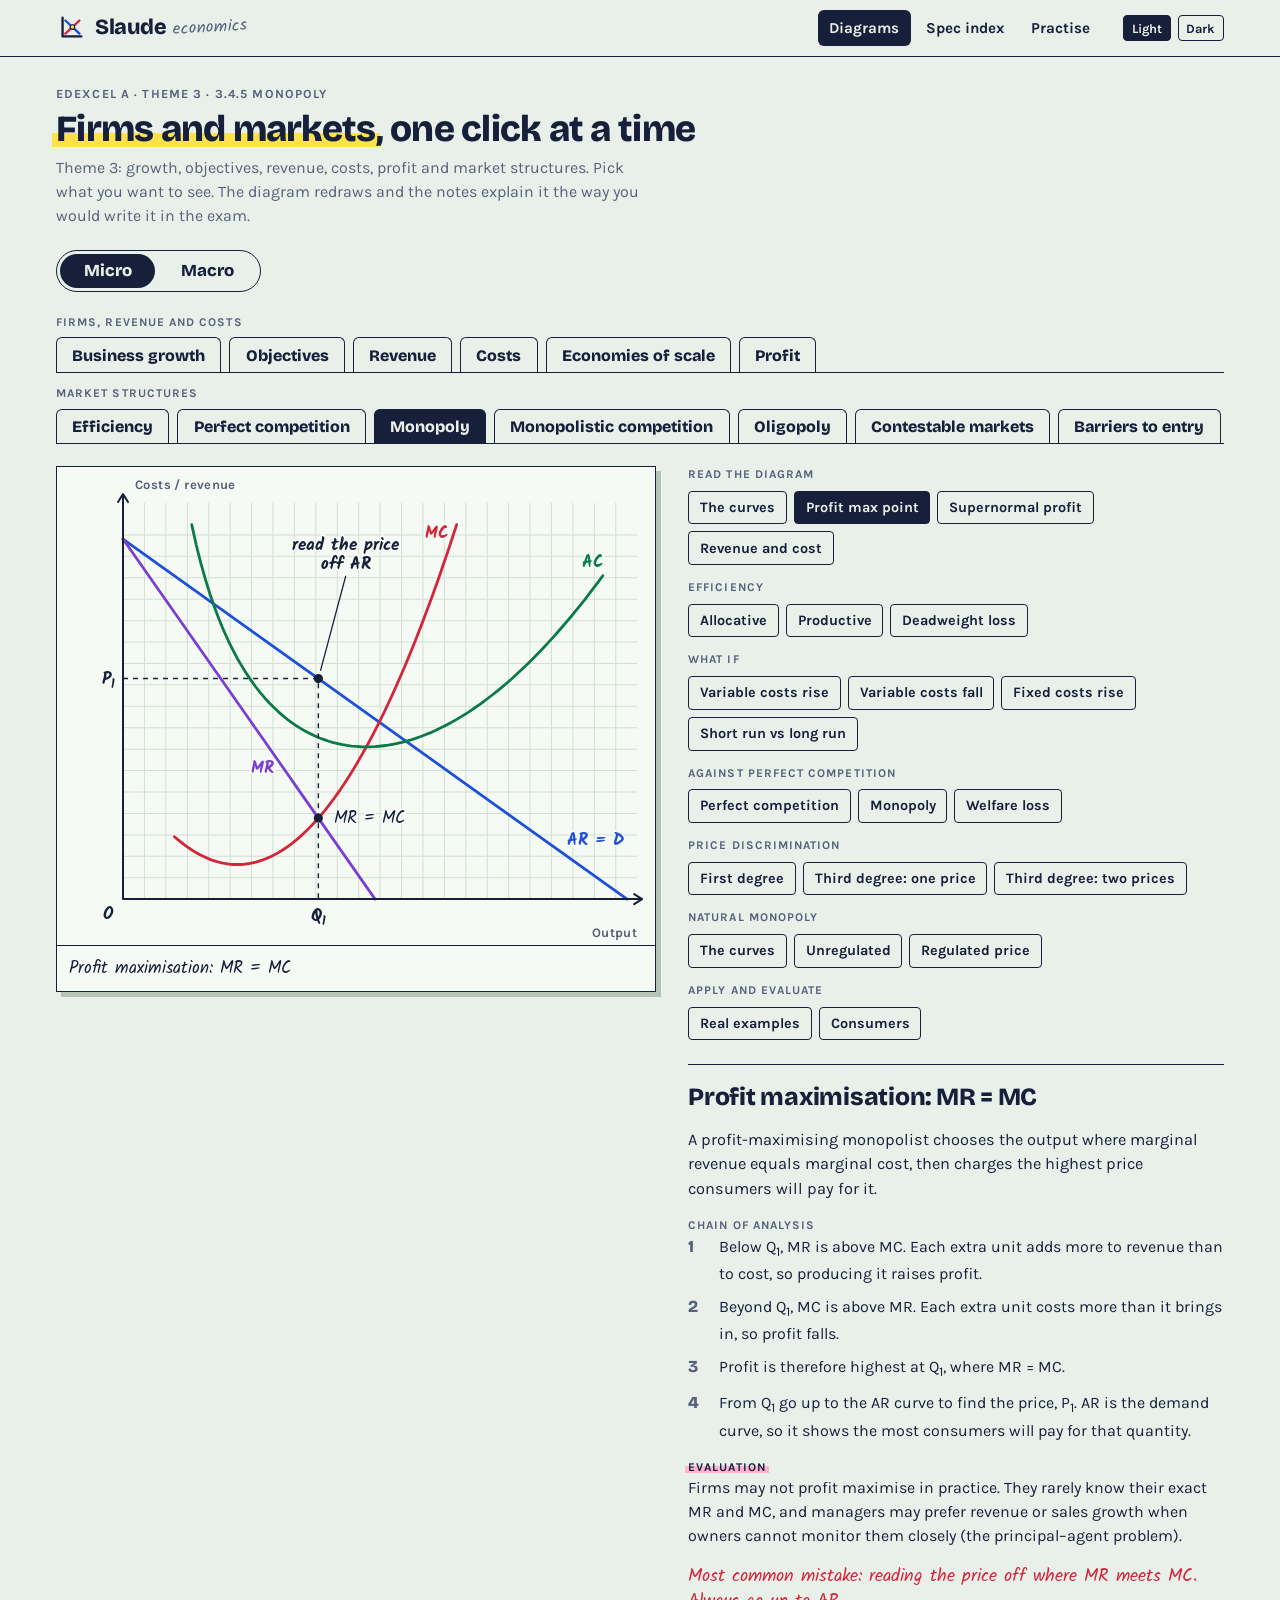
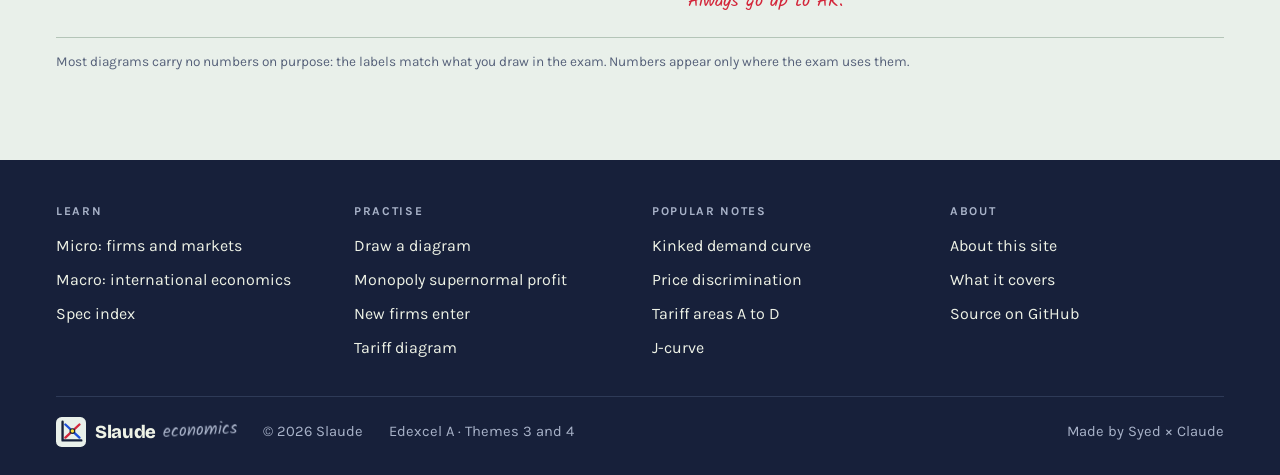
==== learn.html @ 911ef0f9 "Add the rest of Theme 3: growth to barriers to entry Eight new Micro tabs built from MASTER handouts" ====
<!doctype html>
<html lang="en-GB">
<head>
<meta charset="utf-8">
<meta name="viewport" content="width=device-width, initial-scale=1, viewport-fit=cover">
<title>Diagrams · Slaude Economics</title>
<meta name="description" content="Interactive Edexcel A Economics diagrams for Theme 3 (firms and markets) and international economics, with exam-style notes.">
<meta name="theme-color" content="#E9F0EA" media="(prefers-color-scheme: light)">
<meta name="theme-color" content="#14221D" media="(prefers-color-scheme: dark)">
<meta property="og:type" content="website">
<meta property="og:title" content="Diagrams · Slaude Economics">
<meta property="og:description" content="Interactive Edexcel A Economics diagrams for Theme 3 (firms and markets) and international economics, with exam-style notes.">
<link rel="icon" href="favicon.svg" type="image/svg+xml">
<link rel="preconnect" href="https://fonts.googleapis.com">
<link rel="preconnect" href="https://fonts.gstatic.com" crossorigin>
<link rel="stylesheet" href="https://fonts.googleapis.com/css2?family=Bricolage+Grotesque:opsz,wght@12..96,600;12..96,800&family=Kalam:wght@400;700&family=Karla:wght@400;500;700&display=swap">
<link rel="stylesheet" href="style.css?v=26">
<link rel="stylesheet" href="site.css?v=26">
<script>try{var m=localStorage.getItem('tof-theme');if(m==='light'||m==='dark')document.documentElement.setAttribute('data-theme',m);}catch(e){}</script>
</head>
<body class="learn">
<a class="skip" href="#main">Skip to content</a>
<header class="site-head">
  <div class="site-head-in">
    <a class="brand" href="./" aria-label="Slaude Economics, home">
      <img src="favicon.svg" alt="" width="30" height="30">
      <span class="brand-name">Slaude</span><span class="brand-sub">economics</span>
    </a>
    <nav class="site-nav" aria-label="Main">
      <a href="learn.html" data-nav="learn" aria-current="page">Diagrams</a>
      <a href="./#spec" data-nav="spec">Spec index</a>
      <a href="practice.html" data-nav="practice">Practise</a>
    </nav>
    <div class="theme" role="group" aria-label="Colour mode">
      <button type="button" class="chip mini" id="theme-light" data-mode="light" aria-pressed="false">Light</button>
      <button type="button" class="chip mini" id="theme-dark" data-mode="dark" aria-pressed="false">Dark</button>
    </div>
  </div>
</header>
<main class="page" id="main">
  <header>
    <div class="eyebrow" id="eyebrow">Edexcel A &middot; Theme 3</div>
    <h1><span id="h-topic">Firms and markets</span>, one click at a time</h1>
    <p class="lede"><span id="lede-scope">Theme 3: growth, objectives, revenue, costs, profit and market structures.</span> Pick what you want to see. The diagram redraws and the notes explain it the way you would write it in the exam.</p>
  </header>

  <div class="sections" role="tablist" aria-label="Micro or macro">
    <button class="sec" role="tab" id="sec-micro" data-section="micro" type="button" aria-selected="true">Micro</button>
    <button class="sec" role="tab" id="sec-macro" data-section="macro" type="button" aria-selected="false">Macro</button>
  </div>

  <div class="tabs" role="tablist" aria-label="Topic" id="tabs"></div>

  <div class="layout">
    <section class="diagram" aria-label="Diagram">
      <div class="sheet">
        <div id="plot" role="img" aria-label="Diagram"></div>
        <div id="panel" hidden></div>
        <div class="sheet-foot">
          <div class="showing" id="showing"></div>
          <button class="replay" id="replay" type="button" hidden>Replay</button>
        </div>
      </div>
    </section>

    <div class="side">
      <nav class="controls" id="controls" aria-label="What to show"></nav>
      <article class="notes" id="notes" aria-live="polite"></article>
    </div>
  </div>

  <p class="page-note">Most diagrams carry no numbers on purpose: the labels match what you draw in the exam. Numbers appear only where the exam uses them.</p>
</main>

<footer class="site-foot">
  <div class="foot-in">
    <div class="foot-cols">
      <div>
        <h2>Learn</h2>
        <ul>
          <li><a href="learn.html#micro">Micro: firms and markets</a></li>
          <li><a href="learn.html#macro">Macro: international economics</a></li>
          <li><a href="./#spec">Spec index</a></li>
        </ul>
      </div>
      <div>
        <h2>Practise</h2>
        <ul>
          <li><a href="practice.html">Draw a diagram</a></li>
          <li><a href="practice.html#q=mono-snp">Monopoly supernormal profit</a></li>
          <li><a href="practice.html#q=pc-entry">New firms enter</a></li>
          <li><a href="practice.html#q=tariff">Tariff diagram</a></li>
        </ul>
      </div>
      <div>
        <h2>Popular notes</h2>
        <ul>
          <li><a href="learn.html#kink">Kinked demand curve</a></li>
          <li><a href="learn.html#pd3">Price discrimination</a></li>
          <li><a href="learn.html#tf_areas">Tariff areas A to D</a></li>
          <li><a href="learn.html#fx_j">J-curve</a></li>
        </ul>
      </div>
      <div>
        <h2>About</h2>
        <ul>
          <li><a href="./#about">About this site</a></li>
          <li><a href="./#spec">What it covers</a></li>
          <li><a href="https://github.com/syedmominraza/econ-diagrams">Source on GitHub</a></li>
        </ul>
      </div>
    </div>
    <div class="foot-base">
      <a class="brand" href="./" aria-label="Slaude Economics, home"><img src="favicon.svg" alt="" width="26" height="26"><span class="brand-name">Slaude</span><span class="brand-sub">economics</span></a>
      <span>&copy; <span id="year">2026</span> Slaude</span>
      <span>Edexcel A &middot; Themes 3 and 4</span>
      <span class="made">Made by Syed &times; Claude</span>
    </div>
  </div>
</footer>
<script src="site.js?v=26"></script>
<script src="app.js?v=26"></script>
</body>
</html>
---- style.css ----
/* A-level Economics Diagrams: styles */
html{-webkit-text-size-adjust:100%}
body{margin:0}
img{max-width:100%}
/* Layout: a revision-pad sheet. Topic tabs on top. Diagram on graph paper at left, pen-coloured curves,
   highlighter-pen shading; controls and exam-style notes at right. Dark = chalkboard. */
:root{
  --paper:#E9F0EA; --sheet:#F6FAF4; --grid:#D2DFD3; --rule:#B4C5B8;
  --ink:#17203A; --ink-soft:#56617A;
  --pen-ar:#1E4FD8; --pen-mr:#7A3FD0; --pen-mc:#D3263A; --pen-ac:#0B7A48;
  --eff-ink:#0A7F85;
  --hl-profit:#FFDD33; --hl-cost:#FF8DBA; --hl-dwl:#FF9A3D; --hl-cs:#6FB8FF; --hl-gain:#74D99A; --hl-op:.6;
  --swipe-a:#FFE24A; --swipe-b:#FFB3D1;
  --hover-bg:#FFE24A; --hover-fg:#17203A;
  --foot-bg:#17203A; --foot-fg:#EEF2E6; --foot-soft:#A9B3C9; --foot-line:#2E3A57; --heart:#E5484D;
  --font-display:"Bricolage Grotesque","Trebuchet MS",sans-serif;
  --font-body:"Karla","Segoe UI",system-ui,sans-serif;
  --font-hand:"Kalam","Comic Sans MS","Segoe Print",cursive;
}
@media (prefers-color-scheme: dark){
  :root:not([data-theme="light"]){
    --paper:#14221D; --sheet:#1A2C26; --grid:#284037; --rule:#3A564B;
    --ink:#EEF2E6; --ink-soft:#A6B6AB;
    --pen-ar:#84B4FF; --pen-mr:#C8ACFF; --pen-mc:#FF8E92; --pen-ac:#7FE0A6;
    --eff-ink:#62E0D4;
    --hl-profit:#FFE066; --hl-cost:#FF8DBA; --hl-dwl:#FFA552; --hl-cs:#6FB6FF; --hl-gain:#74D69A; --hl-op:.34;
    --swipe-a:rgba(255,224,102,.3); --swipe-b:rgba(255,141,186,.3);
    --hover-bg:#FFE066; --hover-fg:#14221D;
    --foot-bg:#0C1612; --foot-fg:#EEF2E6; --foot-soft:#94A79B; --foot-line:#24382F; --heart:#FF6B70;
    color-scheme:dark;
  }
}
:root[data-theme="dark"]{
  --paper:#14221D; --sheet:#1A2C26; --grid:#284037; --rule:#3A564B;
  --ink:#EEF2E6; --ink-soft:#A6B6AB;
  --pen-ar:#84B4FF; --pen-mr:#C8ACFF; --pen-mc:#FF8E92; --pen-ac:#7FE0A6;
  --eff-ink:#62E0D4;
  --hl-profit:#FFE066; --hl-cost:#FF8DBA; --hl-dwl:#FFA552; --hl-cs:#6FB6FF; --hl-gain:#74D69A; --hl-op:.34;
  --swipe-a:rgba(255,224,102,.3); --swipe-b:rgba(255,141,186,.3);
  --hover-bg:#FFE066; --hover-fg:#14221D;
    --foot-bg:#0C1612; --foot-fg:#EEF2E6; --foot-soft:#94A79B; --foot-line:#24382F; --heart:#FF6B70;
  color-scheme:dark;
}
*{box-sizing:border-box}
[hidden]{display:none!important}
body{background:var(--paper);color:var(--ink);font-family:var(--font-body);font-size:16px;line-height:1.5}
.page{max-width:1200px;margin:0 auto;padding-block:28px 48px;
  padding-left:max(16px, env(safe-area-inset-left, 0px));padding-right:max(16px, env(safe-area-inset-right, 0px));
  display:flex;flex-direction:column;gap:22px}

.page > header{display:flex;flex-direction:column;gap:6px}
.topbar{display:flex;justify-content:space-between;align-items:center;gap:12px;flex-wrap:wrap;margin-bottom:10px}
.theme{display:flex;gap:7px}
.credit{display:flex;flex-direction:column;align-items:flex-end;gap:3px;line-height:1;transform:rotate(-3deg);margin-right:6px}
.credit-main{background:linear-gradient(transparent 34%,var(--swipe-b) 34% 94%,transparent 94%);padding:0 .35em;white-space:nowrap}
.credit i{font-family:var(--font-hand);font-style:normal;font-size:1.05rem}
.credit b{font-family:var(--font-display);font-weight:800;font-size:1.45rem;letter-spacing:-.02em}
.credit small{font-size:.66rem;font-weight:700;letter-spacing:.16em;text-transform:uppercase;color:var(--ink-soft);padding-right:.35em}
.eyebrow{font-size:.78rem;font-weight:700;letter-spacing:.09em;text-transform:uppercase;color:var(--ink-soft)}
h1{font-family:var(--font-display);font-weight:800;font-size:clamp(1.8rem,4.6vw,2.8rem);line-height:1.08;margin:0;letter-spacing:-.02em;text-wrap:balance}
h1 span{background:linear-gradient(transparent 58%,var(--swipe-a) 58% 92%,transparent 92%);padding:0 .12em;margin:0 -.12em}
.lede{margin:0;max-width:60ch;color:var(--ink-soft)}

.tabs{display:flex;gap:8px;border-bottom:1.5px solid var(--ink);flex-wrap:wrap}
.tab{font-family:var(--font-display);font-weight:800;font-size:1.05rem;padding:.5em 1.1em;border:1.5px solid var(--ink);border-bottom:0;
  background:transparent;color:var(--ink);border-radius:6px 6px 0 0;cursor:pointer}
.tab:hover{background:var(--hover-bg);color:var(--hover-fg)}
.tab[aria-selected="true"]{background:var(--ink);color:var(--paper)}
/* Micro has two labelled rows of tabs */
.tabs.grouped{flex-direction:column;flex-wrap:nowrap;gap:12px;border-bottom:0}
.tabgroup{display:flex;flex-direction:column;gap:6px;min-width:0}
.tabgroup-h{font-size:.74rem;font-weight:700;letter-spacing:.09em;text-transform:uppercase;color:var(--ink-soft)}
.tabrow{display:flex;gap:8px;flex-wrap:wrap;border-bottom:1.5px solid var(--ink)}
.tabrow .tab{font-size:1rem;padding:.45em .95em}
/* on a phone each group is one row you swipe sideways, so 13 tabs do not push the diagram down */
@media (max-width:560px){
  .tabrow{gap:6px;border-bottom:0;flex-wrap:nowrap;overflow-x:auto;scrollbar-width:none;padding-bottom:2px;position:relative}
  .tabrow::-webkit-scrollbar{display:none}
  .tabrow .tab{flex:0 0 auto;border-bottom:1.5px solid var(--ink);border-radius:6px;font-size:.93rem;padding:.36em .75em}
}

.layout{display:grid;grid-template-columns:minmax(0,1.12fr) minmax(0,1fr);gap:32px;align-items:start}
.diagram{position:sticky;top:calc(12px + env(safe-area-inset-top, 0px));min-width:0}
.side{display:flex;flex-direction:column;gap:24px;min-width:0}
@media (max-width:880px){
  .layout{grid-template-columns:minmax(0,1fr);gap:20px}
  .diagram{position:static}
}

/* diagram sheet */
.sheet{background:var(--sheet);border:1.5px solid var(--ink);box-shadow:5px 5px 0 var(--rule)}
#plot{width:100%;display:block}
#plot svg{display:block;width:100%;height:auto}
.sheet-foot{display:flex;justify-content:space-between;align-items:center;gap:12px;flex-wrap:wrap;
  border-top:1.5px solid var(--ink);padding:8px 12px;min-height:46px}
.showing{font-family:var(--font-hand);font-size:1.05rem;line-height:1.3}
.replay{font:inherit;font-weight:700;font-size:.85rem;padding:.35em .8em;border:1.5px solid var(--ink);
  background:transparent;color:var(--ink);border-radius:4px;cursor:pointer}
.replay:hover{background:var(--hover-bg);color:var(--hover-fg)}

/* svg styling */
.gridline{stroke:var(--grid);stroke-width:1}
.axis{stroke:var(--ink);stroke-width:2;fill:none;stroke-linecap:round;stroke-linejoin:round}
.curve{fill:none;stroke-width:2.8;stroke-linecap:round;stroke-linejoin:round}
.c-ar{stroke:var(--pen-ar)} .c-mr{stroke:var(--pen-mr)} .c-mc{stroke:var(--pen-mc)} .c-ac{stroke:var(--pen-ac)}
.mrgap{stroke-dasharray:2 7}
.ghost{opacity:.33}
.guide{fill:none;stroke:var(--ink);stroke-width:1.4;stroke-dasharray:5 5}
.guide.muted{stroke:var(--ink-soft);opacity:.65}
.guide.eff{stroke:var(--eff-ink)}
.gap{stroke:var(--eff-ink);stroke-width:4;stroke-linecap:round}
.leader{stroke:var(--ink);stroke-width:1.3;fill:none}
.leader.eff{stroke:var(--eff-ink)}
.dot{fill:var(--ink)} .dot.muted{fill:var(--ink-soft)} .dot.eff{fill:var(--eff-ink)}
.area{opacity:var(--hl-op)}
.a-profit{fill:var(--hl-profit)} .a-cost{fill:var(--hl-cost)} .a-dwl{fill:var(--hl-dwl)} .a-cs{fill:var(--hl-cs)} .a-gain{fill:var(--hl-gain)}
.outline{fill:none;stroke:var(--ink-soft);stroke-width:1.4;stroke-dasharray:3 4}
#plot text{font-family:var(--font-hand);fill:var(--ink)}
#plot text.halo{paint-order:stroke;stroke:var(--sheet);stroke-width:4px;stroke-linejoin:round}
#plot text.t-ar{fill:var(--pen-ar)} #plot text.t-mr{fill:var(--pen-mr)} #plot text.t-mc{fill:var(--pen-mc)} #plot text.t-ac{fill:var(--pen-ac)}
#plot text.t-eff{fill:var(--eff-ink)} #plot text.t-muted{fill:var(--ink-soft)}
#plot text.bold{font-weight:700}
#plot text.panel-head{font-family:var(--font-body);font-weight:700;fill:var(--ink)}
#plot text.axis-title{font-family:var(--font-body);font-weight:700;fill:var(--ink-soft);letter-spacing:.03em}
.sub{font-size:.72em}
/* boxes in the business growth (integration) diagram */
.cbox{fill:var(--sheet);stroke:var(--ink);stroke-width:1.5}
.cbox.me{fill:var(--swipe-a)} .cbox.on{fill:var(--swipe-b)}
#plot text.role{font-family:var(--font-body);font-weight:500;fill:var(--ink-soft)}
.fade{animation:fade .4s ease-out}
@keyframes fade{from{opacity:0}to{opacity:1}}

/* html panels inside the sheet (payoff matrix, concentration ratio) */
#panel{padding:18px 16px 20px;display:flex;flex-direction:column;gap:14px}
.panel-head{display:flex;justify-content:space-between;gap:10px;flex-wrap:wrap;align-items:baseline}
.panel-head strong{font-family:var(--font-display);font-weight:800;font-size:1.05rem}
.key{display:flex;gap:14px;font-weight:700;font-size:.85rem}
.fa{color:var(--pen-ar)} .fb{color:var(--pen-mc)}
.game{width:100%;border-collapse:separate;border-spacing:6px;table-layout:fixed}
.game th{font-size:.8rem;font-weight:700;line-height:1.25;padding:4px 2px;text-align:center}
.game th.rowh{text-align:right;padding-right:6px;width:24%}
.game th small{display:block;font-size:.72rem;letter-spacing:.07em;text-transform:uppercase}
.cell{width:100%;display:flex;flex-direction:column;gap:5px;align-items:center;padding:16px 4px;border:1.5px solid var(--ink);
  background:transparent;border-radius:4px;cursor:pointer;font:inherit;color:var(--ink)}
.cell:hover{background:var(--swipe-b)}
.cell[aria-pressed="true"]{background:var(--swipe-a);box-shadow:inset 0 0 0 2px var(--ink)}
.cell:focus-visible{outline:3px solid var(--pen-ar);outline-offset:2px}
.pay{font-family:var(--font-display);font-weight:800;font-size:1.02rem;line-height:1.2;padding:2px 9px;border:2px solid transparent;border-radius:999px;white-space:nowrap}
.pay.a{color:var(--pen-ar)} .pay.b{color:var(--pen-mc)}
.pay.best{border-color:currentColor}
.hint{font-family:var(--font-hand);font-size:1.02rem;line-height:1.35;margin:0}

.cr-rows{display:flex;flex-direction:column;gap:7px}
.cr-row{display:grid;grid-template-columns:4.6em 4.4em minmax(0,1fr);gap:10px;align-items:center}
.cr-row label,.cr-row .nm{font-weight:700;font-size:.9rem}
.cr-row input{font:inherit;font-weight:700;width:100%;padding:.25em .4em;border:1.5px solid var(--ink);border-radius:4px;background:var(--paper);color:var(--ink);font-variant-numeric:tabular-nums}
.cr-row .val{font-weight:700;font-variant-numeric:tabular-nums;padding-left:.45em}
.bar{height:16px;background:transparent;border-bottom:1px dashed var(--rule)}
.bar i{display:block;height:100%;background:var(--ink-soft);opacity:.45;min-width:2px}
.cr-row.top .bar i{background:var(--hl-profit);opacity:1;box-shadow:inset 0 0 0 1.5px var(--ink)}
.cr-out{border-top:1.5px solid var(--ink);padding-top:12px;display:flex;flex-direction:column;gap:4px}
.cr-out .big{font-family:var(--font-display);font-weight:800;font-size:1.9rem;line-height:1.1;font-variant-numeric:tabular-nums}
.cr-out .sum{font-weight:700;font-variant-numeric:tabular-nums}
.minis{display:flex;flex-wrap:wrap;gap:7px;align-items:center}
.minis span{font-size:.74rem;font-weight:700;letter-spacing:.09em;text-transform:uppercase;color:var(--ink-soft);margin-right:2px}

/* Micro / Macro switch */
.sections{display:inline-flex;align-self:flex-start;border:1.5px solid var(--ink);border-radius:999px;padding:3px;gap:2px}
.sec{font-family:var(--font-display);font-weight:800;font-size:1.05rem;padding:.38em 1.4em;border:0;border-radius:999px;background:transparent;color:var(--ink);cursor:pointer}
.sec:hover{background:var(--hover-bg);color:var(--hover-fg)}
.sec[aria-selected="true"]{background:var(--ink);color:var(--paper)}
.sec:focus-visible{outline:3px solid var(--pen-ar);outline-offset:2px}

/* text cards shown in the sheet (examples, consumer effects, notes-only topics) */
.card-list{display:flex;flex-direction:column;gap:14px}
.ex{display:flex;flex-direction:column;gap:6px;padding-bottom:14px;border-bottom:1px dashed var(--rule)}
.ex:last-child{border-bottom:0;padding-bottom:0}
.ex h4{margin:0;font-family:var(--font-display);font-weight:800;font-size:1.08rem;line-height:1.25;display:flex;flex-wrap:wrap;gap:8px;align-items:center}
.ex p{margin:0;font-size:.93rem;line-height:1.45}
.ex b.k{font-size:.7rem;font-weight:700;letter-spacing:.08em;text-transform:uppercase;color:var(--ink-soft);margin-right:.6em}
.chipv{font-family:var(--font-body);font-weight:700;font-size:.78rem;line-height:1.3;padding:.12em .55em;border:1.5px solid var(--ink);border-radius:4px;white-space:nowrap}
.chipv.yes{background:var(--swipe-a)} .chipv.no{background:var(--swipe-b)}
.chips-v{display:flex;flex-wrap:wrap;gap:5px}

/* calculators */
.calc-grid{display:grid;grid-template-columns:5.5em minmax(0,1fr) minmax(0,1fr);gap:8px 10px;align-items:center}
.calc-grid .ch{font-size:.74rem;font-weight:700;letter-spacing:.07em;text-transform:uppercase;color:var(--ink-soft)}
.calc-grid .cl{font-weight:700;font-size:.92rem}
.calc-grid input{font:inherit;font-weight:700;width:100%;padding:.25em .4em;border:1.5px solid var(--ink);border-radius:4px;background:var(--paper);color:var(--ink);font-variant-numeric:tabular-nums}
/* theme 3 calculators: a revenue table and simple label / input forms */
.ctable{display:grid;gap:6px 10px;align-items:center}
.ct-rev{grid-template-columns:1.6em minmax(0,1.3fr) repeat(3,minmax(0,1fr))}
.ctable .ch{font-size:.72rem;font-weight:700;letter-spacing:.07em;text-transform:uppercase;color:var(--ink-soft)}
.ctable .cq,.ctable .cv{font-weight:700;font-variant-numeric:tabular-nums}
.ctable .cv.hi{background:var(--swipe-a);border-radius:3px;padding:0 .25em;justify-self:start}
.ctable input,.cform input{font:inherit;font-size:16px;font-weight:700;width:100%;padding:.25em .4em;border:1.5px solid var(--ink);border-radius:4px;background:var(--paper);color:var(--ink);font-variant-numeric:tabular-nums}
.cform{display:grid;grid-template-columns:minmax(0,1fr) minmax(0,9.5em);gap:8px 12px;align-items:center}
.cform label{font-weight:700;font-size:.92rem;line-height:1.3}
.slide{display:grid;grid-template-columns:8.2em minmax(0,1fr) 2.2em;gap:10px;align-items:center}
.slide label{font-weight:700;font-size:.9rem}
.slide b{font-family:var(--font-display);font-weight:800;font-variant-numeric:tabular-nums}
.slide input{width:100%;accent-color:var(--pen-ar)}

/* controls */
.controls{display:flex;flex-direction:column;gap:14px}
.group{display:flex;flex-direction:column;gap:7px}
.group h2{margin:0;font-family:var(--font-body);font-size:.74rem;font-weight:700;letter-spacing:.09em;text-transform:uppercase;color:var(--ink-soft)}
.chips{display:flex;flex-wrap:wrap;gap:7px}
.chip{font:inherit;font-weight:700;font-size:.9rem;line-height:1.2;padding:.5em .75em;border:1.5px solid var(--ink);
  background:transparent;color:var(--ink);border-radius:4px;cursor:pointer}
.chip.mini{font-size:.82rem;padding:.35em .6em}
.chip:hover{background:var(--hover-bg);color:var(--hover-fg)}
.chip[aria-pressed="true"]{background:var(--ink);color:var(--paper)}
.chip:focus-visible,.replay:focus-visible,.tab:focus-visible{outline:3px solid var(--pen-ar);outline-offset:2px}

/* notes */
.notes{border-top:1.5px solid var(--ink);padding-top:18px;display:flex;flex-direction:column;gap:16px}
.notes h3{font-family:var(--font-display);font-weight:800;font-size:1.55rem;line-height:1.15;margin:0;text-wrap:balance;letter-spacing:-.01em}
.notes p{margin:0;max-width:62ch}
.lead{font-size:1.02rem}
.label{font-size:.74rem;font-weight:700;letter-spacing:.09em;text-transform:uppercase;color:var(--ink-soft);margin:0 0 6px}
ol.chain,ul.plain{margin:0;padding:0;list-style:none;display:flex;flex-direction:column;gap:9px;max-width:62ch}
ol.chain{counter-reset:step}
ol.chain li{counter-increment:step;display:grid;grid-template-columns:1.7em minmax(0,1fr);gap:4px}
ol.chain li::before{content:counter(step);font-family:var(--font-display);font-weight:800;font-size:1.05rem;line-height:1.4;color:var(--ink-soft)}
ul.plain li{display:grid;grid-template-columns:5.2em minmax(0,1fr);gap:8px}
ul.plain b{font-family:var(--font-hand);font-size:1.1rem;line-height:1.35}
.k-ar{color:var(--pen-ar)} .k-mr{color:var(--pen-mr)} .k-mc{color:var(--pen-mc)} .k-ac{color:var(--pen-ac)}
.compare{display:grid;grid-template-columns:repeat(4,minmax(0,1fr));border:1.5px solid var(--ink)}
.compare div{padding:8px 10px;display:flex;flex-direction:column;gap:1px;min-width:0}
.compare div+div{border-left:1.5px solid var(--ink)}
.compare span{font-size:.72rem;font-weight:700;letter-spacing:.07em;text-transform:uppercase;color:var(--ink-soft)}
.compare strong{font-family:var(--font-display);font-weight:800;font-size:1rem;line-height:1.25}
@media (max-width:460px){
  .compare{grid-template-columns:repeat(2,minmax(0,1fr))}
  .compare div:nth-child(3){border-left:0}
  .compare div:nth-child(n+3){border-top:1.5px solid var(--ink)}
}
.eval .label span{background:linear-gradient(transparent 40%,var(--swipe-b) 40% 95%,transparent 95%);padding:0 .25em;margin:0 -.25em;color:var(--ink)}
.tip{font-family:var(--font-hand);font-size:1.12rem;line-height:1.4;color:var(--pen-mc);max-width:52ch}
.page-note{font-size:.85rem;color:var(--ink-soft);border-top:1px solid var(--rule);padding-top:14px}
@media (prefers-reduced-motion: reduce){.fade{animation:none}}
---- site.css ----
/* =====================================================================
   Site chrome (header, footer), home page, spec index and practice page.
   Colour tokens come from style.css.
   ===================================================================== */
html{scroll-padding-top:84px}
.skip{position:absolute;left:-9999px;top:8px;z-index:50;background:var(--ink);color:var(--paper);padding:.5em .9em;border-radius:4px}
.skip:focus{left:max(16px, env(safe-area-inset-left, 0px))}
a{color:inherit}

/* ---------- header ---------- */
body::before{content:"";position:fixed;inset:0 0 auto;height:env(safe-area-inset-top, 0px);z-index:31;background:var(--paper)}
.site-head{position:sticky;top:env(safe-area-inset-top, 0px);z-index:30;background:var(--paper);border-bottom:1.5px solid var(--ink)}
.site-head-in{max-width:1200px;margin:0 auto;display:flex;align-items:center;gap:10px 22px;flex-wrap:wrap;
  padding-block:10px;padding-left:max(16px, env(safe-area-inset-left, 0px));padding-right:max(16px, env(safe-area-inset-right, 0px))}
.brand{display:inline-flex;align-items:center;gap:9px;text-decoration:none;color:var(--ink);margin-right:auto}
.brand img{width:30px;height:30px;display:block}
.brand-name{font-family:var(--font-display);font-weight:800;font-size:1.35rem;letter-spacing:-.02em;line-height:1}
.brand-sub{font-family:var(--font-hand);font-size:1.05rem;line-height:1;color:var(--ink-soft);transform:rotate(-3deg);margin-left:-2px}
.site-nav{display:flex;gap:4px;align-items:center}
.site-nav a{font-weight:700;font-size:.95rem;text-decoration:none;padding:.45em .75em;border-radius:6px;color:var(--ink)}
.site-nav a:hover{background:var(--hover-bg);color:var(--hover-fg)}
.site-nav a[aria-current="page"]{background:var(--ink);color:var(--paper)}
.site-head .theme .chip{font-size:.8rem;padding:.35em .6em}
@media (max-width:640px){
  .site-head-in{gap:8px 10px}
  .site-nav{order:3;width:100%;justify-content:space-between}
  .site-nav a{flex:1;text-align:center;padding:.45em .3em;font-size:.9rem}
}

/* ---------- footer ---------- */
.site-foot{background:var(--foot-bg);color:var(--foot-fg);margin-top:40px}
.foot-in{max-width:1200px;margin:0 auto;padding-block:42px 28px;
  padding-left:max(16px, env(safe-area-inset-left, 0px));padding-right:max(16px, env(safe-area-inset-right, 0px))}
.foot-cols{display:grid;grid-template-columns:repeat(4,minmax(0,1fr));gap:28px 24px}
.foot-cols h2{margin:0 0 14px;font-family:var(--font-body);font-size:.75rem;font-weight:700;letter-spacing:.14em;text-transform:uppercase;color:var(--foot-soft)}
.foot-cols ul{list-style:none;margin:0;padding:0;display:flex;flex-direction:column;gap:10px}
.foot-cols a{color:var(--foot-fg);text-decoration:none;font-size:1rem}
.foot-cols a:hover{text-decoration:underline;text-underline-offset:3px}
.foot-base{display:flex;flex-wrap:wrap;align-items:center;gap:10px 26px;margin-top:36px;padding-top:20px;border-top:1px solid var(--foot-line);color:var(--foot-soft);font-size:.92rem}
.foot-base .brand{color:var(--foot-fg);margin-right:0}
.foot-base .brand-name{font-size:1.15rem}
.foot-base .brand-sub{color:var(--foot-soft)}
.foot-base .made{margin-left:auto;display:inline-flex;align-items:center;gap:6px}
.heart{color:var(--heart);font-size:1.15em;line-height:1}
@media (max-width:760px){
  .foot-cols{grid-template-columns:repeat(2,minmax(0,1fr))}
  .foot-base .made{margin-left:0}
}

/* ---------- home: hero ---------- */
.home{max-width:1200px;margin:0 auto;padding-block:36px 0;display:flex;flex-direction:column;gap:64px;
  padding-left:max(16px, env(safe-area-inset-left, 0px));padding-right:max(16px, env(safe-area-inset-right, 0px))}
.hero{display:grid;grid-template-columns:minmax(0,1fr) minmax(0,1.05fr);gap:40px;align-items:center}
.hero-text{display:flex;flex-direction:column;gap:18px;min-width:0}
.hero h1{font-size:clamp(2.3rem,6vw,4rem);line-height:1;letter-spacing:-.03em}
.hero h1 em{font-style:normal;background:linear-gradient(transparent 60%,var(--swipe-a) 60% 92%,transparent 92%);padding:0 .1em;margin:0 -.1em}
.hero .lede{font-size:1.1rem;max-width:44ch}
.cta{display:flex;flex-wrap:wrap;gap:10px}
.btn{display:inline-flex;align-items:center;gap:8px;font:inherit;font-weight:700;font-size:1rem;padding:.7em 1.15em;border-radius:6px;
  border:1.5px solid var(--ink);text-decoration:none;cursor:pointer;background:transparent;color:var(--ink)}
.btn.primary{background:var(--ink);color:var(--paper);box-shadow:4px 4px 0 var(--rule)}
.btn:hover{background:var(--hover-bg);color:var(--hover-fg)}
.btn:focus-visible{outline:3px solid var(--pen-ar);outline-offset:2px}
.hero-demo{min-width:0;display:flex;flex-direction:column;gap:8px}
.hero-demo .frame{background:var(--sheet);border:1.5px solid var(--ink);box-shadow:5px 5px 0 var(--rule)}
.hero-demo iframe{display:block;width:100%;border:0;height:440px;background:var(--sheet)}
.hero-demo .cap{font-family:var(--font-hand);font-size:1.05rem;color:var(--ink-soft);margin:0}
.facts{display:flex;flex-wrap:wrap;gap:8px 18px;margin:0;padding:0;list-style:none;font-weight:700;font-size:.9rem;color:var(--ink-soft)}
.facts b{font-family:var(--font-display);font-weight:800;font-size:1.25rem;color:var(--ink);margin-right:4px}
@media (max-width:880px){ .hero{grid-template-columns:minmax(0,1fr);gap:28px} }

/* ---------- home: sections ---------- */
.sec-head{display:flex;flex-direction:column;gap:6px;margin-bottom:22px}
.sec-head h2{margin:0;font-family:var(--font-display);font-weight:800;font-size:clamp(1.6rem,3.5vw,2.3rem);letter-spacing:-.02em;line-height:1.1;text-wrap:balance}
.sec-head p{margin:0;color:var(--ink-soft);max-width:62ch}
.steps{display:grid;grid-template-columns:repeat(3,minmax(0,1fr));gap:18px;margin:0;padding:0;list-style:none;counter-reset:st}
.steps li{counter-increment:st;border-top:1.5px solid var(--ink);padding-top:14px;display:flex;flex-direction:column;gap:6px}
.steps li::before{content:counter(st);font-family:var(--font-display);font-weight:800;font-size:2rem;line-height:1;color:var(--ink-soft)}
.steps h3{margin:0;font-family:var(--font-display);font-weight:800;font-size:1.15rem}
.steps p{margin:0;color:var(--ink-soft)}
@media (max-width:760px){ .steps{grid-template-columns:minmax(0,1fr)} }

/* ---------- spec index ---------- */
.spec-grid{display:grid;grid-template-columns:repeat(2,minmax(0,1fr));gap:24px;align-items:start}
@media (max-width:880px){ .spec-grid{grid-template-columns:minmax(0,1fr)} }
.theme-card{border:1.5px solid var(--ink);background:var(--sheet);box-shadow:5px 5px 0 var(--rule);min-width:0}
.theme-card > header{padding:16px 18px 14px;border-bottom:1.5px solid var(--ink);display:flex;flex-direction:column;gap:2px}
.theme-card > header span{font-size:.75rem;font-weight:700;letter-spacing:.12em;text-transform:uppercase;color:var(--ink-soft)}
.theme-card > header h3{margin:0;font-family:var(--font-display);font-weight:800;font-size:1.35rem;line-height:1.15}
.sect{border-bottom:1px solid var(--rule)}
.sect:last-child{border-bottom:0}
.sect > summary{list-style:none;cursor:pointer;display:grid;grid-template-columns:3.2em minmax(0,1fr) auto 1.2em;gap:10px;align-items:center;padding:13px 18px}
.sect > summary::-webkit-details-marker{display:none}
.sect > summary:hover{background:var(--grid)}
.sect > summary:focus-visible{outline:3px solid var(--pen-ar);outline-offset:-3px}
.code{font-family:var(--font-display);font-weight:800;font-variant-numeric:tabular-nums}
.sect-name{font-weight:700}
.chev{width:1.2em;height:1.2em;transition:transform .2s}
.sect[open] > summary .chev{transform:rotate(180deg)}
.status{font-size:.72rem;font-weight:700;letter-spacing:.04em;padding:.15em .55em;border-radius:999px;border:1.5px solid var(--ink);white-space:nowrap}
.status.full{background:var(--swipe-a);color:var(--ink)}
.status.part{background:transparent}
.status.soon{border-color:var(--rule);color:var(--ink-soft)}
.pts{list-style:none;margin:0;padding:0 18px 14px 18px;display:flex;flex-direction:column}
.pt{border-top:1px dashed var(--rule);padding:10px 0}
.pt-row{display:flex;align-items:center;gap:10px}
.pt-link{flex:1;min-width:0;display:grid;grid-template-columns:3.6em minmax(0,1fr);gap:8px;align-items:baseline;text-decoration:none;color:var(--ink);padding:4px 6px;margin:-4px -6px;border-radius:5px}
a.pt-link:hover{background:var(--hover-bg);color:var(--hover-fg)}
a.pt-link .pt-name{text-decoration:underline;text-decoration-color:var(--rule);text-underline-offset:3px}
span.pt-link{color:var(--ink-soft)}
.pt-more{font:inherit;font-size:.8rem;font-weight:700;border:1.5px solid var(--ink);border-radius:4px;background:transparent;color:var(--ink);padding:.25em .55em;cursor:pointer;white-space:nowrap}
.pt-more:hover{background:var(--hover-bg);color:var(--hover-fg)}
.pt-more[aria-expanded="true"]{background:var(--ink);color:var(--paper)}
.pt-body{margin:10px 0 2px 3.6em;display:flex;flex-direction:column;gap:9px}
.pt-item{display:flex;flex-direction:column;gap:5px}
.pt-item > span{font-size:.85rem;color:var(--ink-soft)}
.pt-chips{display:flex;flex-wrap:wrap;gap:5px}
.pt-chips a{font-size:.82rem;font-weight:700;text-decoration:none;color:var(--ink);border:1.5px solid var(--ink);border-radius:4px;padding:.2em .5em;background:var(--paper)}
.pt-chips a:hover{background:var(--hover-bg);color:var(--hover-fg)}
.soon-note{font-size:.8rem;color:var(--ink-soft);font-style:italic}
@media (max-width:460px){ .pt-body{margin-left:0} .sect > summary{padding:12px 14px} .pts{padding:0 14px 12px} }
.about{display:grid;grid-template-columns:minmax(0,1.2fr) minmax(0,1fr);gap:28px;align-items:start}
.about p{margin:0 0 12px;max-width:62ch}
.about .card{border:1.5px solid var(--ink);padding:16px 18px;background:var(--sheet)}
.about .card h3{margin:0 0 8px;font-family:var(--font-display);font-weight:800}
.about .card ul{margin:0;padding-left:1.1em;display:flex;flex-direction:column;gap:6px}
@media (max-width:760px){ .about{grid-template-columns:minmax(0,1fr)} }

/* ---------- learn page: smaller intro ---------- */
.learn .page > header h1{font-size:clamp(1.6rem,3.6vw,2.3rem)}
.page-note{font-size:.85rem;color:var(--ink-soft);border-top:1px solid var(--rule);padding-top:14px;margin:0}

/* ---------- embedded diagram (used inside the home page and practice answers) ---------- */
html.embed body{background:var(--sheet)}
html.embed .site-head, html.embed .site-foot, html.embed .page > header, html.embed .sections,
html.embed .tabs, html.embed .side, html.embed .page-note, html.embed body::before{display:none}
html.embed .page{max-width:none;padding:0;gap:0}
html.embed .layout{display:block}
html.embed .diagram{position:static}
html.embed .sheet{border:0;box-shadow:none}

/* =====================================================================
   PRACTICE PAGE
   ===================================================================== */
.practice{max-width:1240px;margin:0 auto;padding-block:26px 0;display:flex;flex-direction:column;gap:18px;
  padding-left:max(16px, env(safe-area-inset-left, 0px));padding-right:max(16px, env(safe-area-inset-right, 0px))}
.practice > header{display:flex;flex-direction:column;gap:6px}
.practice h1{font-size:clamp(1.6rem,3.6vw,2.3rem)}
.qbar{border:1.5px solid var(--ink);background:var(--sheet);padding:14px 16px;display:flex;flex-direction:column;gap:12px}
.qbar-top{display:flex;flex-wrap:wrap;gap:8px;align-items:center}
.qbar select{font:inherit;font-weight:700;padding:.4em .5em;border:1.5px solid var(--ink);border-radius:4px;background:var(--paper);color:var(--ink);max-width:100%;min-width:0;flex:1 1 260px}
.qtext{font-family:var(--font-display);font-weight:800;font-size:1.25rem;line-height:1.3;margin:0;text-wrap:balance}
.qmeta{display:flex;flex-wrap:wrap;gap:6px;align-items:center}
.qmeta .status{background:var(--paper)}
.qactions{display:flex;flex-wrap:wrap;gap:8px}
.qactions .btn{font-size:.92rem;padding:.5em .9em}
.pgrid{display:grid;grid-template-columns:minmax(0,1.5fr) minmax(300px,1fr);gap:22px;align-items:start}
@media (max-width:900px){ .pgrid{grid-template-columns:minmax(0,1fr)} }
.board-wrap{min-width:0;display:flex;flex-direction:column;gap:8px}
.board{position:relative;width:100%;aspect-ratio:10/7;max-width:100%;background:var(--sheet);border:1.5px solid var(--ink);box-shadow:5px 5px 0 var(--rule);touch-action:none;user-select:none;-webkit-user-select:none}
.board svg{position:absolute;inset:0;width:100%;height:100%;display:block}
.axis-in{position:absolute;font-family:var(--font-hand);font-weight:700;font-size:clamp(.8rem,1.7vw,1.05rem);color:var(--ink);
  background:var(--paper);border:1.5px dashed var(--ink-soft);border-radius:4px;padding:.1em .35em;width:21%;min-width:0;z-index:2}
.axis-in::placeholder{color:var(--ink-soft);opacity:.8;font-weight:400}
.axis-in:focus{outline:2px solid var(--pen-ar);border-style:solid}
.board-tools{display:flex;flex-wrap:wrap;gap:6px;align-items:center}
.board-tools .chip{font-size:.85rem}
.board-tools .hint{font-size:.82rem;color:var(--ink-soft);margin-left:auto}
.pside{display:flex;flex-direction:column;gap:16px;min-width:0}
.ptitle{margin:0 0 8px;font-size:.74rem;font-weight:700;letter-spacing:.09em;text-transform:uppercase;color:var(--ink-soft)}
.palette{display:grid;grid-template-columns:repeat(3,minmax(0,1fr));grid-auto-rows:104px;gap:8px}
.tile{display:flex;flex-direction:column;align-items:center;justify-content:center;gap:4px;height:100%;font:inherit;font-family:var(--font-hand);font-weight:700;font-size:1rem;color:var(--ink);
  background:var(--sheet);border:2px solid var(--ink);border-radius:6px;padding:6px 4px 4px;cursor:pointer;min-width:0}
.tile svg{width:100%;max-width:74px;height:40px;display:block}
.tile:hover{background:var(--hover-bg);color:var(--hover-fg)}
.tile:focus-visible{outline:3px solid var(--pen-ar);outline-offset:2px}
.tile .ic{fill:none;stroke:currentColor;stroke-width:4;stroke-linecap:round;stroke-linejoin:round}
.tile .ic.dash{stroke-dasharray:5 6}
.tile .icf{stroke:currentColor;stroke-width:2.5}
.linepick{display:flex;flex-direction:column;gap:4px;min-width:0}
.linepick select{font:inherit;font-size:.8rem;font-weight:700;border:1.5px solid var(--ink);border-radius:4px;background:var(--paper);color:var(--ink);padding:.15em .2em;width:100%}
.selbox{border:1.5px solid var(--ink);padding:14px 16px;background:var(--sheet);display:flex;flex-direction:column;gap:12px}
.selbox[hidden]{display:none!important}
.sel-grid{display:flex;flex-direction:column;gap:12px}
.sel-grid[hidden]{display:none!important}
.selrow{display:grid;grid-template-columns:4.8em minmax(0,1fr);gap:12px;align-items:center}
.selrow[hidden]{display:none!important}
.sel-lab{font-size:.74rem;font-weight:700;letter-spacing:.08em;text-transform:uppercase;color:var(--ink-soft)}
#sel-kind{font-family:var(--font-display);font-weight:800;font-size:1rem}
.selrow select{justify-self:start;font:inherit;font-weight:700;font-size:1rem;padding:.35em 2em .35em .6em;border:1.5px solid var(--ink);border-radius:5px;
  background:var(--paper) url("data:image/svg+xml,%3Csvg xmlns='http://www.w3.org/2000/svg' viewBox='0 0 20 20'%3E%3Cpath d='M5 8l5 5 5-5' fill='none' stroke='%2356617A' stroke-width='2.4' stroke-linecap='round'/%3E%3C/svg%3E") no-repeat right .5em center/1em;
  color:var(--ink);-webkit-appearance:none;appearance:none;cursor:pointer}
.swrow{display:flex;flex-wrap:wrap;gap:8px;align-items:center}
.selbtns{display:flex;flex-wrap:wrap;gap:8px;padding-top:12px;border-top:1px dashed var(--rule)}
.selbtns .chip[hidden]{display:none}
.sw{width:30px;height:30px;border-radius:50%;border:3px solid var(--sheet);box-shadow:0 0 0 1.5px var(--rule);cursor:pointer;padding:0;flex:none}
.sw[aria-pressed="true"]{box-shadow:0 0 0 2.5px var(--ink)}
.sw:focus-visible{outline:3px solid var(--pen-ar);outline-offset:2px}
.fillsw{width:auto;height:auto;border-radius:5px;border:0;padding:.3em .65em;font:inherit;font-size:.8rem;font-weight:700;color:#17203A;box-shadow:0 0 0 1.5px var(--rule)}
.fillsw[aria-pressed="true"]{box-shadow:0 0 0 2.5px var(--ink)}
.sel-empty{font-size:.9rem;color:var(--ink-soft);margin:0;line-height:1.5}
.answer{border:1.5px solid var(--ink);background:var(--sheet);display:flex;flex-direction:column}
.answer[hidden]{display:none!important}
.answer iframe{display:block;width:100%;border:0;height:380px;background:var(--sheet)}
.answer .a-head{padding:10px 14px;border-bottom:1.5px solid var(--ink);display:flex;justify-content:space-between;gap:8px;align-items:center;flex-wrap:wrap}
.answer .a-head strong{font-family:var(--font-display);font-weight:800}
.answer .a-head a{font-size:.85rem;font-weight:700}
.check{padding:12px 14px;border-top:1.5px solid var(--ink);display:flex;flex-direction:column;gap:8px}
.check ul{list-style:none;margin:0;padding:0;display:flex;flex-direction:column;gap:7px}
.check label{display:grid;grid-template-columns:1.3em minmax(0,1fr);gap:8px;align-items:start;font-size:.93rem;cursor:pointer}
.check input{width:1.1em;height:1.1em;margin-top:.2em;accent-color:var(--pen-ac)}
.score{font-family:var(--font-display);font-weight:800}
.p-help{font-size:.88rem;color:var(--ink-soft);margin:0}

/* drawing marks inside the board */
.pc{fill:none;stroke-width:3.4;stroke-linecap:round;stroke-linejoin:round}
.pc.dash{stroke-dasharray:10 9}
.k-ink{stroke:var(--ink)} .k-ar{stroke:var(--pen-ar)} .k-mr{stroke:var(--pen-mr)} .k-mc{stroke:var(--pen-mc)} .k-ac{stroke:var(--pen-ac)}
.t-ink{fill:var(--ink)} .t-ar{fill:var(--pen-ar)} .t-mr{fill:var(--pen-mr)} .t-mc{fill:var(--pen-mc)} .t-ac{fill:var(--pen-ac)}
.hit{fill:none;stroke:transparent;stroke-width:28;stroke-linecap:round;pointer-events:stroke;cursor:move}
.shade{opacity:var(--hl-op);cursor:move;stroke:none}
.f-profit{fill:var(--hl-profit)} .f-cost{fill:var(--hl-cost)} .f-dwl{fill:var(--hl-dwl)} .f-cs{fill:var(--hl-cs)} .f-gain{fill:var(--hl-gain)}
.lab{font-family:var(--font-hand);font-weight:700;font-size:26px;cursor:move;paint-order:stroke;stroke:var(--sheet);stroke-width:6px;stroke-linejoin:round}
.lab .sub{font-size:.72em}
.board-edit{position:absolute;z-index:3;font-family:var(--font-hand);font-weight:700;font-size:clamp(1rem,1.9vw,1.15rem);color:var(--ink);
  background:var(--paper);border:2px solid var(--pen-ar);border-radius:5px;padding:.15em .45em;min-width:9em;max-width:70%;box-shadow:0 2px 0 var(--rule)}
.board-edit[hidden]{display:none}
.board-edit::placeholder{color:var(--ink-soft);font-weight:400}
.board-edit:focus{outline:none}
.ax-lab{font-family:var(--font-body);font-weight:700;font-size:22px;fill:var(--ink);cursor:text;paint-order:stroke;stroke:var(--sheet);stroke-width:5px}
.ax-lab .sub{font-size:.72em}
.ax-empty{fill:var(--paper);stroke:var(--ink-soft);stroke-width:1.6;stroke-dasharray:6 5;cursor:text}
.ax-ph{font-family:var(--font-hand);font-size:22px;fill:var(--ink-soft);cursor:text}
.grab{fill:transparent;cursor:move}
.handle{fill:var(--paper);stroke:var(--pen-ar);stroke-width:3;cursor:grab}
.handle-hit{fill:transparent;cursor:grab}
.selbox-outline{fill:none;stroke:var(--pen-ar);stroke-width:1.5;stroke-dasharray:6 5;pointer-events:none}
.g-line{stroke:var(--grid);stroke-width:1}
.g-axis{stroke:var(--ink);stroke-width:3;fill:none;stroke-linecap:round;stroke-linejoin:round}
.g-o{font-family:var(--font-hand);font-weight:700;font-size:26px;fill:var(--ink)}
@media (pointer:coarse){ .linepick select{font-size:16px} }

/* practice: form wrapper for the label box, pencil and eraser */
.edit-form{display:contents}
.board.tool-pencil, .board.tool-pencil *{cursor:crosshair}
.board.tool-eraser, .board.tool-eraser *{cursor:cell}
.tooltile[aria-pressed="true"]{background:var(--ink);color:var(--paper)}
.tooltile[aria-pressed="true"] .ic{stroke:var(--paper)}

/* practice: points, the eraser outline */
.pdot{stroke:var(--sheet);stroke-width:2.5}
.hit-dot{fill:transparent;cursor:move}
.eraser-cur{fill:none;stroke:var(--ink);stroke-width:1.6;stroke-dasharray:5 4;opacity:.75;pointer-events:none}
.board.tool-eraser svg, .board.tool-eraser svg *{cursor:none}
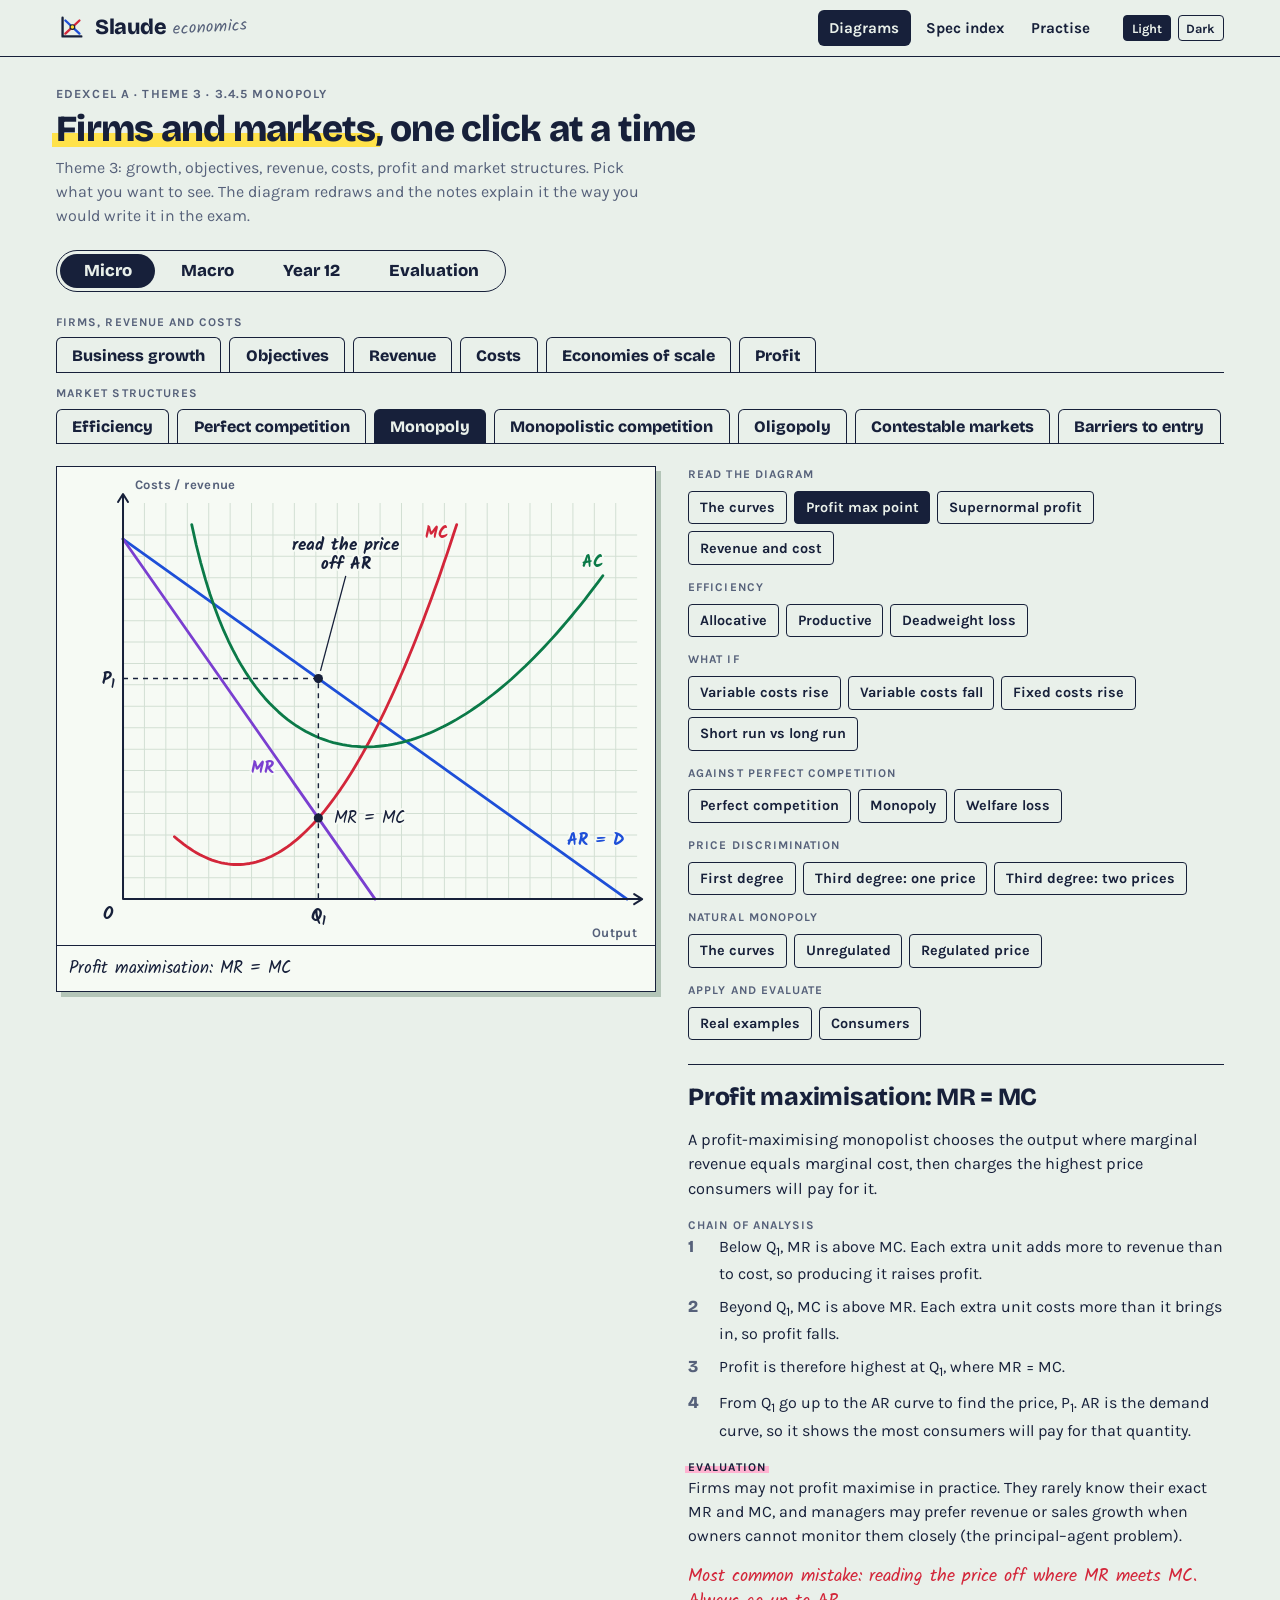
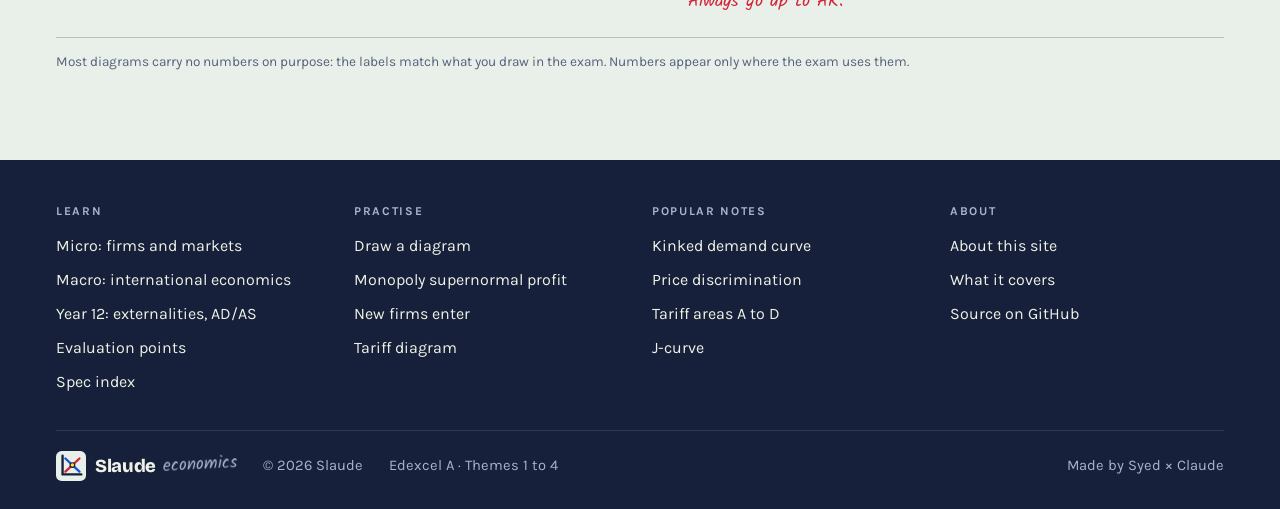
==== commit e7ffc0c0: "Add Year 12 big topics and an evaluation section Year 12 (Themes 1 and 2): all four externality diag" ====
--- a/learn.html
+++ b/learn.html
@@ -4,18 +4,18 @@
 <meta charset="utf-8">
 <meta name="viewport" content="width=device-width, initial-scale=1, viewport-fit=cover">
 <title>Diagrams · Slaude Economics</title>
-<meta name="description" content="Interactive Edexcel A Economics diagrams for Theme 3 (firms and markets) and international economics, with exam-style notes.">
+<meta name="description" content="Interactive Edexcel A Economics diagrams for Themes 1 to 4, with exam-style notes and evaluation points.">
 <meta name="theme-color" content="#E9F0EA" media="(prefers-color-scheme: light)">
 <meta name="theme-color" content="#14221D" media="(prefers-color-scheme: dark)">
 <meta property="og:type" content="website">
 <meta property="og:title" content="Diagrams · Slaude Economics">
-<meta property="og:description" content="Interactive Edexcel A Economics diagrams for Theme 3 (firms and markets) and international economics, with exam-style notes.">
+<meta property="og:description" content="Interactive Edexcel A Economics diagrams for Themes 1 to 4, with exam-style notes and evaluation points.">
 <link rel="icon" href="favicon.svg" type="image/svg+xml">
 <link rel="preconnect" href="https://fonts.googleapis.com">
 <link rel="preconnect" href="https://fonts.gstatic.com" crossorigin>
 <link rel="stylesheet" href="https://fonts.googleapis.com/css2?family=Bricolage+Grotesque:opsz,wght@12..96,600;12..96,800&family=Kalam:wght@400;700&family=Karla:wght@400;500;700&display=swap">
-<link rel="stylesheet" href="style.css?v=26">
-<link rel="stylesheet" href="site.css?v=26">
+<link rel="stylesheet" href="style.css?v=27">
+<link rel="stylesheet" href="site.css?v=27">
 <script>try{var m=localStorage.getItem('tof-theme');if(m==='light'||m==='dark')document.documentElement.setAttribute('data-theme',m);}catch(e){}</script>
 </head>
 <body class="learn">
@@ -47,6 +47,8 @@
   <div class="sections" role="tablist" aria-label="Micro or macro">
     <button class="sec" role="tab" id="sec-micro" data-section="micro" type="button" aria-selected="true">Micro</button>
     <button class="sec" role="tab" id="sec-macro" data-section="macro" type="button" aria-selected="false">Macro</button>
+    <button class="sec" role="tab" id="sec-y12" data-section="y12" type="button" aria-selected="false">Year 12</button>
+    <button class="sec" role="tab" id="sec-ev" data-section="ev" type="button" aria-selected="false">Evaluation</button>
   </div>
 
   <div class="tabs" role="tablist" aria-label="Topic" id="tabs"></div>
@@ -80,6 +82,8 @@
         <ul>
           <li><a href="learn.html#micro">Micro: firms and markets</a></li>
           <li><a href="learn.html#macro">Macro: international economics</a></li>
+          <li><a href="learn.html#y12">Year 12: externalities, AD/AS</a></li>
+          <li><a href="learn.html#ev">Evaluation points</a></li>
           <li><a href="./#spec">Spec index</a></li>
         </ul>
       </div>
@@ -113,12 +117,12 @@
     <div class="foot-base">
       <a class="brand" href="./" aria-label="Slaude Economics, home"><img src="favicon.svg" alt="" width="26" height="26"><span class="brand-name">Slaude</span><span class="brand-sub">economics</span></a>
       <span>&copy; <span id="year">2026</span> Slaude</span>
-      <span>Edexcel A &middot; Themes 3 and 4</span>
+      <span>Edexcel A &middot; Themes 1 to 4</span>
       <span class="made">Made by Syed &times; Claude</span>
     </div>
   </div>
 </footer>
-<script src="site.js?v=26"></script>
-<script src="app.js?v=26"></script>
+<script src="site.js?v=27"></script>
+<script src="app.js?v=27"></script>
 </body>
 </html>
--- a/style.css
+++ b/style.css
@@ -170,6 +170,17 @@
 .sec:hover{background:var(--hover-bg);color:var(--hover-fg)}
 .sec[aria-selected="true"]{background:var(--ink);color:var(--paper)}
 .sec:focus-visible{outline:3px solid var(--pen-ar);outline-offset:2px}
+/* four sections: on a phone the switch becomes a 2 x 2 grid */
+@media (max-width:560px){
+  .sections{display:grid;grid-template-columns:1fr 1fr;align-self:stretch;border-radius:18px}
+  .sec{padding:.38em .6em}
+}
+/* evaluation notes: where to use it, and a model sentence */
+ul.plain.use li{grid-template-columns:9em minmax(0,1fr)}
+ul.plain.use b{font-family:var(--font-body);font-size:.88rem;line-height:1.35}
+@media (max-width:560px){ ul.plain.use li{grid-template-columns:minmax(0,1fr);gap:2px} }
+.model{border-left:4px solid var(--pen-ar);padding:2px 0 2px 14px}
+.model p:last-child{margin:0;font-family:var(--font-hand);font-size:1.08rem;line-height:1.45}
 
 /* text cards shown in the sheet (examples, consumer effects, notes-only topics) */
 .card-list{display:flex;flex-direction:column;gap:14px}
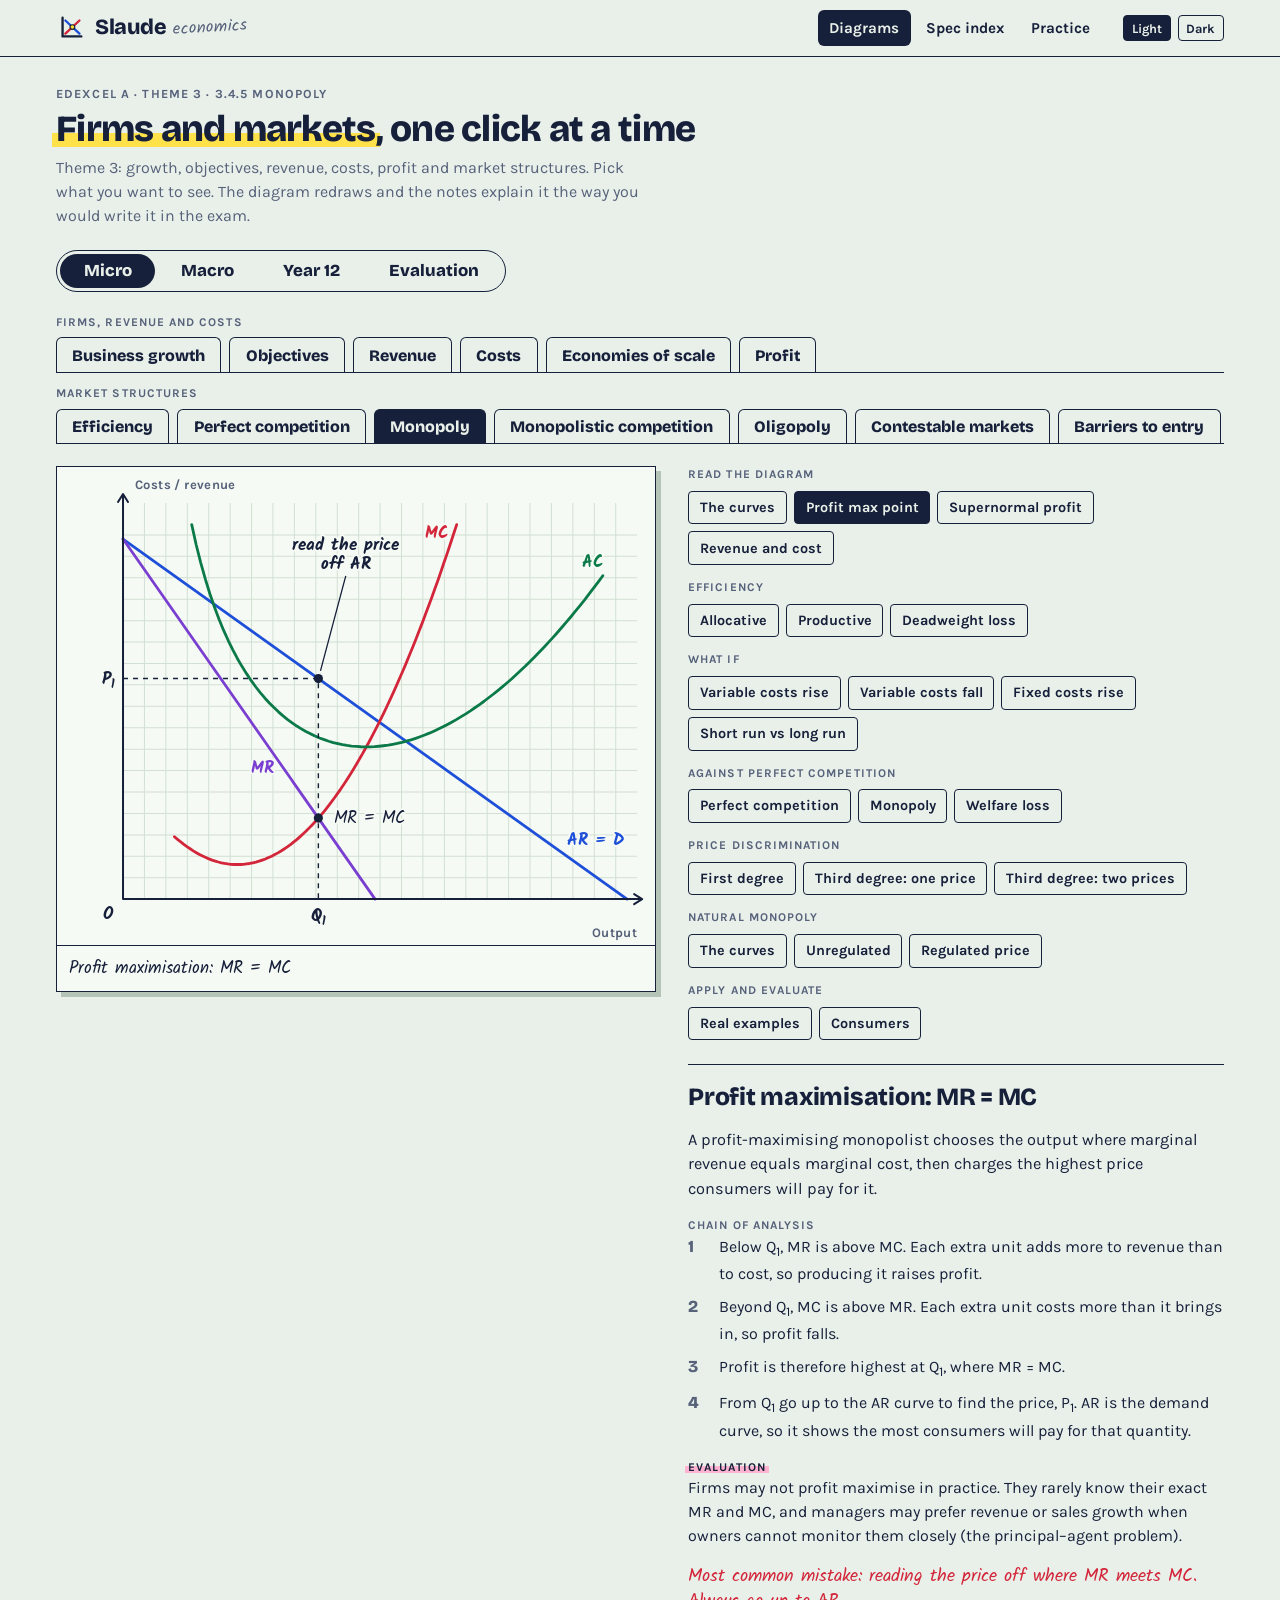
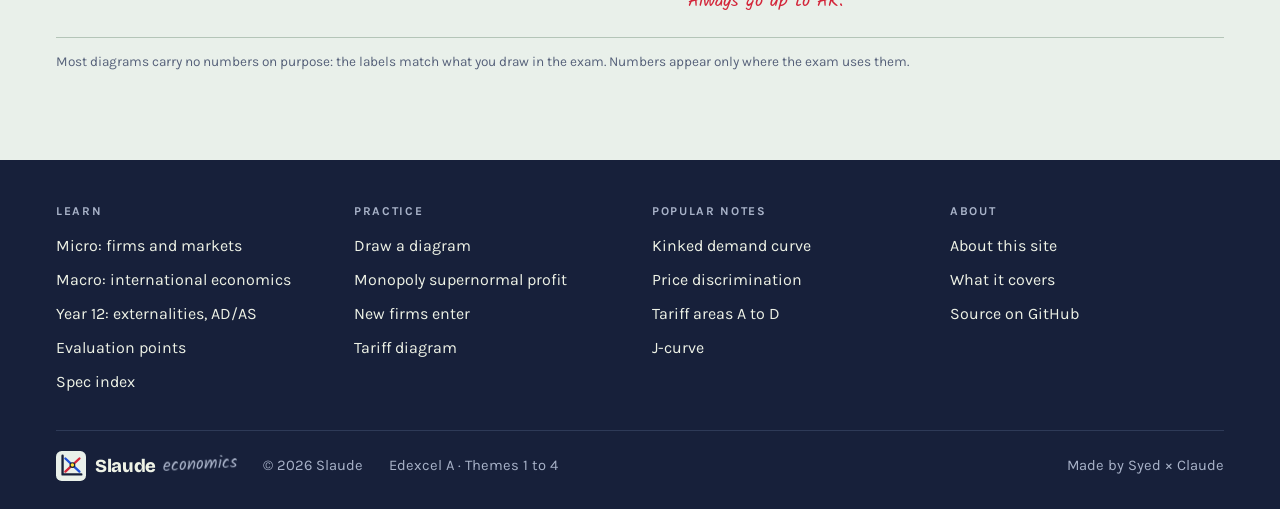
==== commit 06954f4c: "Spell the practice page "Practice" Nav links, footer headings and the page eyebrow now say "Practice" ====
--- a/learn.html
+++ b/learn.html
@@ -14,8 +14,8 @@
 <link rel="preconnect" href="https://fonts.googleapis.com">
 <link rel="preconnect" href="https://fonts.gstatic.com" crossorigin>
 <link rel="stylesheet" href="https://fonts.googleapis.com/css2?family=Bricolage+Grotesque:opsz,wght@12..96,600;12..96,800&family=Kalam:wght@400;700&family=Karla:wght@400;500;700&display=swap">
-<link rel="stylesheet" href="style.css?v=27">
-<link rel="stylesheet" href="site.css?v=27">
+<link rel="stylesheet" href="style.css?v=28">
+<link rel="stylesheet" href="site.css?v=28">
 <script>try{var m=localStorage.getItem('tof-theme');if(m==='light'||m==='dark')document.documentElement.setAttribute('data-theme',m);}catch(e){}</script>
 </head>
 <body class="learn">
@@ -29,7 +29,7 @@
     <nav class="site-nav" aria-label="Main">
       <a href="learn.html" data-nav="learn" aria-current="page">Diagrams</a>
       <a href="./#spec" data-nav="spec">Spec index</a>
-      <a href="practice.html" data-nav="practice">Practise</a>
+      <a href="practice.html" data-nav="practice">Practice</a>
     </nav>
     <div class="theme" role="group" aria-label="Colour mode">
       <button type="button" class="chip mini" id="theme-light" data-mode="light" aria-pressed="false">Light</button>
@@ -88,7 +88,7 @@
         </ul>
       </div>
       <div>
-        <h2>Practise</h2>
+        <h2>Practice</h2>
         <ul>
           <li><a href="practice.html">Draw a diagram</a></li>
           <li><a href="practice.html#q=mono-snp">Monopoly supernormal profit</a></li>
@@ -122,7 +122,7 @@
     </div>
   </div>
 </footer>
-<script src="site.js?v=27"></script>
-<script src="app.js?v=27"></script>
+<script src="site.js?v=28"></script>
+<script src="app.js?v=28"></script>
 </body>
 </html>
--- a/site.css
+++ b/site.css
@@ -87,6 +87,8 @@
 .theme-card > header{padding:16px 18px 14px;border-bottom:1.5px solid var(--ink);display:flex;flex-direction:column;gap:2px}
 .theme-card > header span{font-size:.75rem;font-weight:700;letter-spacing:.12em;text-transform:uppercase;color:var(--ink-soft)}
 .theme-card > header h3{margin:0;font-family:var(--font-display);font-weight:800;font-size:1.35rem;line-height:1.15}
+/* Themes 1 and 2: a bold line saying only the major parts are covered */
+.theme-card > header .theme-note{margin:8px 0 0;font-size:.92rem;line-height:1.4;padding:6px 10px;border-left:4px solid var(--pen-ar);background:var(--paper)}
 .sect{border-bottom:1px solid var(--rule)}
 .sect:last-child{border-bottom:0}
 .sect > summary{list-style:none;cursor:pointer;display:grid;grid-template-columns:3.2em minmax(0,1fr) auto 1.2em;gap:10px;align-items:center;padding:13px 18px}
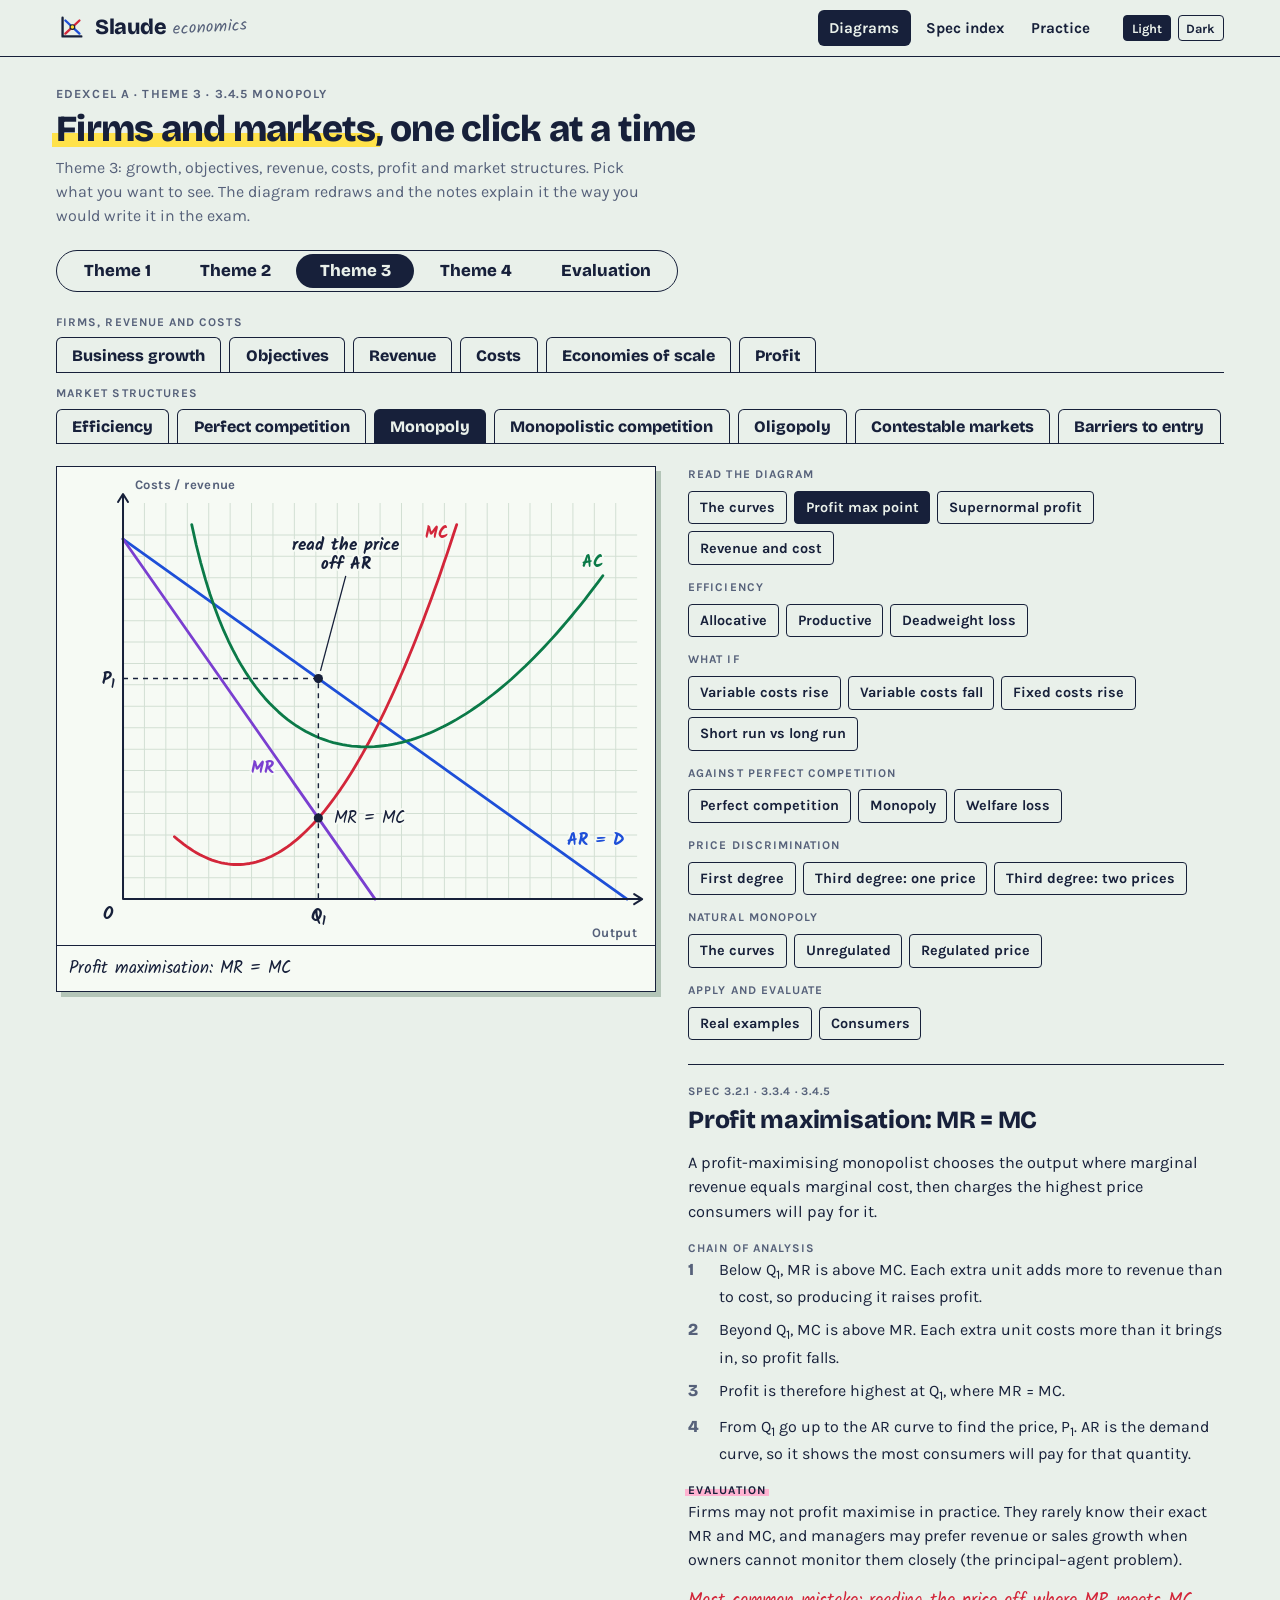
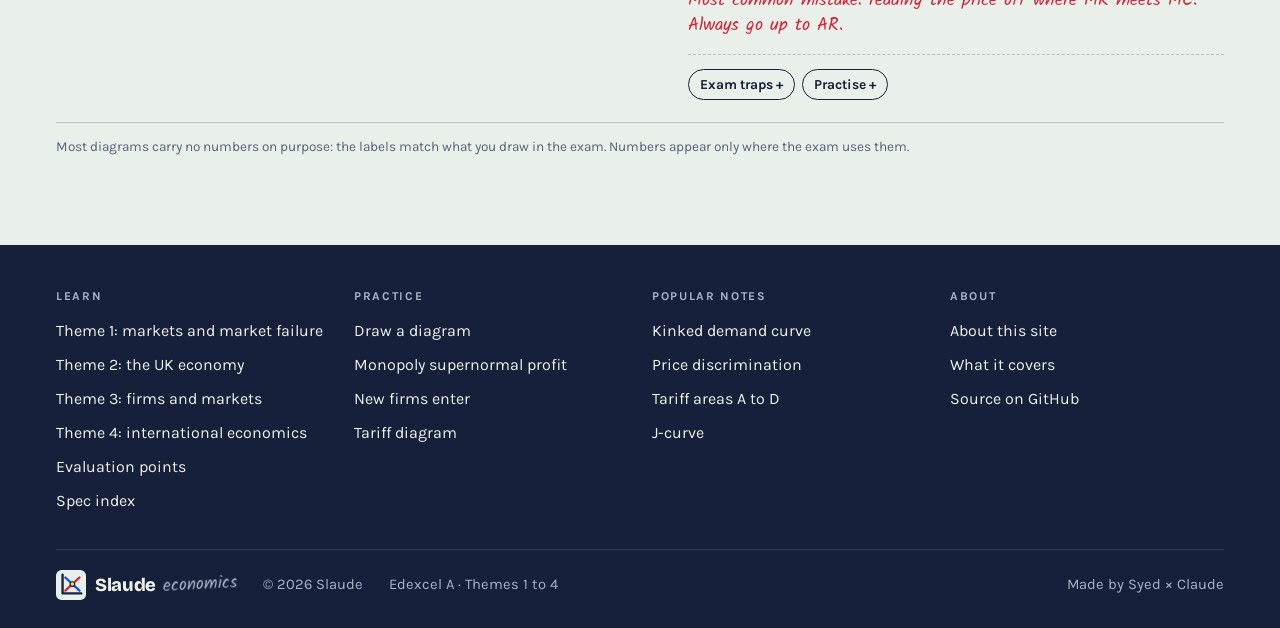
==== commit c46fb836: "Notes overhaul: Themes 1 and 2 built, Themes 3 and 4 to the new standard - New note pieces: spec tag" ====
--- a/learn.html
+++ b/learn.html
@@ -14,8 +14,8 @@
 <link rel="preconnect" href="https://fonts.googleapis.com">
 <link rel="preconnect" href="https://fonts.gstatic.com" crossorigin>
 <link rel="stylesheet" href="https://fonts.googleapis.com/css2?family=Bricolage+Grotesque:opsz,wght@12..96,600;12..96,800&family=Kalam:wght@400;700&family=Karla:wght@400;500;700&display=swap">
-<link rel="stylesheet" href="style.css?v=28">
-<link rel="stylesheet" href="site.css?v=28">
+<link rel="stylesheet" href="style.css?v=29">
+<link rel="stylesheet" href="site.css?v=29">
 <script>try{var m=localStorage.getItem('tof-theme');if(m==='light'||m==='dark')document.documentElement.setAttribute('data-theme',m);}catch(e){}</script>
 </head>
 <body class="learn">
@@ -44,10 +44,11 @@
     <p class="lede"><span id="lede-scope">Theme 3: growth, objectives, revenue, costs, profit and market structures.</span> Pick what you want to see. The diagram redraws and the notes explain it the way you would write it in the exam.</p>
   </header>
 
-  <div class="sections" role="tablist" aria-label="Micro or macro">
-    <button class="sec" role="tab" id="sec-micro" data-section="micro" type="button" aria-selected="true">Micro</button>
-    <button class="sec" role="tab" id="sec-macro" data-section="macro" type="button" aria-selected="false">Macro</button>
-    <button class="sec" role="tab" id="sec-y12" data-section="y12" type="button" aria-selected="false">Year 12</button>
+  <div class="sections" role="tablist" aria-label="Theme">
+    <button class="sec" role="tab" id="sec-t1" data-section="t1" type="button" aria-selected="false">Theme 1</button>
+    <button class="sec" role="tab" id="sec-t2" data-section="t2" type="button" aria-selected="false">Theme 2</button>
+    <button class="sec" role="tab" id="sec-micro" data-section="micro" type="button" aria-selected="true">Theme 3</button>
+    <button class="sec" role="tab" id="sec-macro" data-section="macro" type="button" aria-selected="false">Theme 4</button>
     <button class="sec" role="tab" id="sec-ev" data-section="ev" type="button" aria-selected="false">Evaluation</button>
   </div>
 
@@ -80,9 +81,10 @@
       <div>
         <h2>Learn</h2>
         <ul>
-          <li><a href="learn.html#micro">Micro: firms and markets</a></li>
-          <li><a href="learn.html#macro">Macro: international economics</a></li>
-          <li><a href="learn.html#y12">Year 12: externalities, AD/AS</a></li>
+          <li><a href="learn.html#t1">Theme 1: markets and market failure</a></li>
+          <li><a href="learn.html#t2">Theme 2: the UK economy</a></li>
+          <li><a href="learn.html#micro">Theme 3: firms and markets</a></li>
+          <li><a href="learn.html#macro">Theme 4: international economics</a></li>
           <li><a href="learn.html#ev">Evaluation points</a></li>
           <li><a href="./#spec">Spec index</a></li>
         </ul>
@@ -123,6 +125,7 @@
   </div>
 </footer>
 <script src="site.js?v=28"></script>
-<script src="app.js?v=28"></script>
+<script src="spec.js?v=29"></script>
+<script src="app.js?v=29"></script>
 </body>
 </html>
--- a/style.css
+++ b/style.css
@@ -170,10 +170,11 @@
 .sec:hover{background:var(--hover-bg);color:var(--hover-fg)}
 .sec[aria-selected="true"]{background:var(--ink);color:var(--paper)}
 .sec:focus-visible{outline:3px solid var(--pen-ar);outline-offset:2px}
-/* four sections: on a phone the switch becomes a 2 x 2 grid */
-@media (max-width:560px){
-  .sections{display:grid;grid-template-columns:1fr 1fr;align-self:stretch;border-radius:18px}
-  .sec{padding:.38em .6em}
+/* five sections (Themes 1 to 4, Evaluation): on a phone the switch becomes a grid, Evaluation on its own row */
+@media (max-width:640px){
+  .sections{display:grid;grid-template-columns:repeat(4,minmax(0,1fr));align-self:stretch;border-radius:18px}
+  .sec{padding:.38em .3em;font-size:.95rem;white-space:nowrap}
+  .sec:last-child{grid-column:1 / -1}
 }
 /* evaluation notes: where to use it, and a model sentence */
 ul.plain.use li{grid-template-columns:9em minmax(0,1fr)}
@@ -251,3 +252,35 @@
 .tip{font-family:var(--font-hand);font-size:1.12rem;line-height:1.4;color:var(--pen-mc);max-width:52ch}
 .page-note{font-size:.85rem;color:var(--ink-soft);border-top:1px solid var(--rule);padding-top:14px}
 @media (prefers-reduced-motion: reduce){.fade{animation:none}}
+
+/* note extras (version 24): spec tag, key terms, and the worked example / exam traps / practise tabs */
+.spec-tag{font-size:.72rem;font-weight:700;letter-spacing:.08em;text-transform:uppercase;color:var(--ink-soft);margin:0 0 -10px!important}
+.terms dl{margin:0;display:flex;flex-direction:column;gap:7px;max-width:62ch}
+.terms dl div{display:grid;grid-template-columns:9.5em minmax(0,1fr);gap:10px}
+.terms dt{font-weight:700;line-height:1.35}
+.terms dd{margin:0;line-height:1.45}
+@media (max-width:560px){ .terms dl div{grid-template-columns:minmax(0,1fr);gap:0} }
+.xtra{display:flex;flex-direction:column;gap:10px;border-top:1px dashed var(--rule);padding-top:14px}
+.xtabs{display:flex;flex-wrap:wrap;gap:7px}
+.xtab{font:inherit;font-weight:700;font-size:.86rem;line-height:1.2;padding:.45em .8em;border:1.5px solid var(--ink);background:transparent;color:var(--ink);border-radius:999px;cursor:pointer}
+.xtab::after{content:" +"}
+.xtab[aria-expanded="true"]{background:var(--ink);color:var(--paper)}
+.xtab[aria-expanded="true"]::after{content:" \2212"}
+.xtab:hover{background:var(--hover-bg);color:var(--hover-fg)}
+.xtab:focus-visible{outline:3px solid var(--pen-ar);outline-offset:2px}
+.xpanel{border:1.5px solid var(--ink);border-radius:6px;padding:12px 14px;display:flex;flex-direction:column;gap:10px;max-width:62ch;background:var(--sheet);min-width:0}
+.xpanel[hidden]{display:none}
+.xpanel .label{margin:0}
+ul.traps{margin:0;padding-left:1.15em;display:flex;flex-direction:column;gap:8px}
+.wwrap{overflow-x:auto;max-width:100%}
+.wtable{border-collapse:collapse;font-variant-numeric:tabular-nums;font-size:.92rem}
+.wtable th,.wtable td{border:1px solid var(--rule);padding:4px 9px;text-align:right;white-space:nowrap}
+.wtable th:first-child,.wtable td:first-child{text-align:left}
+.wtable tr:last-child td{font-weight:700}
+ol.wsteps{margin:0;padding-left:1.25em;display:flex;flex-direction:column;gap:6px}
+.wq{font-weight:700}
+.quiz{display:flex;flex-direction:column}
+.quiz details{border-bottom:1px dashed var(--rule);padding:7px 0}
+.quiz summary{cursor:pointer;font-weight:700;line-height:1.4}
+.quiz details p{margin:6px 0 2px}
+.go a{font-weight:700;color:var(--ink)}
--- a/site.css
+++ b/site.css
@@ -254,3 +254,22 @@
 .hit-dot{fill:transparent;cursor:move}
 .eraser-cur{fill:none;stroke:var(--ink);stroke-width:1.6;stroke-dasharray:5 4;opacity:.75;pointer-events:none}
 .board.tool-eraser svg, .board.tool-eraser svg *{cursor:none}
+
+/* practice: pencil snapping, press and hold to move, the eraser's dropdown */
+.board{-webkit-touch-callout:none}
+.snap-ghost{fill:none;stroke:var(--pen-ar);stroke-width:5;stroke-linecap:round;stroke-linejoin:round;stroke-dasharray:2 9;opacity:0;pointer-events:none;animation:snap-in linear forwards}
+@keyframes snap-in{to{opacity:.8}}
+.pc.snapped{animation:snap-pop .25s ease-out}
+@keyframes snap-pop{from{stroke-width:7}}
+.pc.lifted{stroke-width:5.5}
+.lifted{filter:drop-shadow(0 4px 5px rgba(23,32,58,.35))}
+.board.lifting, .board.lifting *{cursor:grabbing}
+.tile.pick{cursor:default;padding:5px 6px 6px;gap:3px}
+.pick-btn{display:flex;flex-direction:column;align-items:center;justify-content:center;gap:2px;flex:1 1 auto;min-height:0;width:100%;padding:0;margin:0;border:0;border-radius:4px;background:none;color:inherit;font:inherit;cursor:pointer}
+.pick-btn svg{height:30px}
+.pick-btn:focus-visible{outline:3px solid var(--pen-ar);outline-offset:2px}
+.tile.pick select{font:inherit;font-family:var(--font-body);font-size:.78rem;font-weight:700;line-height:1.2;border:1.5px solid var(--ink);border-radius:4px;background:var(--paper);color:var(--ink);padding:.15em .2em;width:100%;cursor:pointer}
+.tile.pick.on{background:var(--ink);color:var(--paper)}
+.tile.pick.on .ic{stroke:var(--paper)}
+@media (pointer:coarse){ .tile.pick select{font-size:16px} }
+@media (prefers-reduced-motion:reduce){ .pc.snapped{animation:none} }
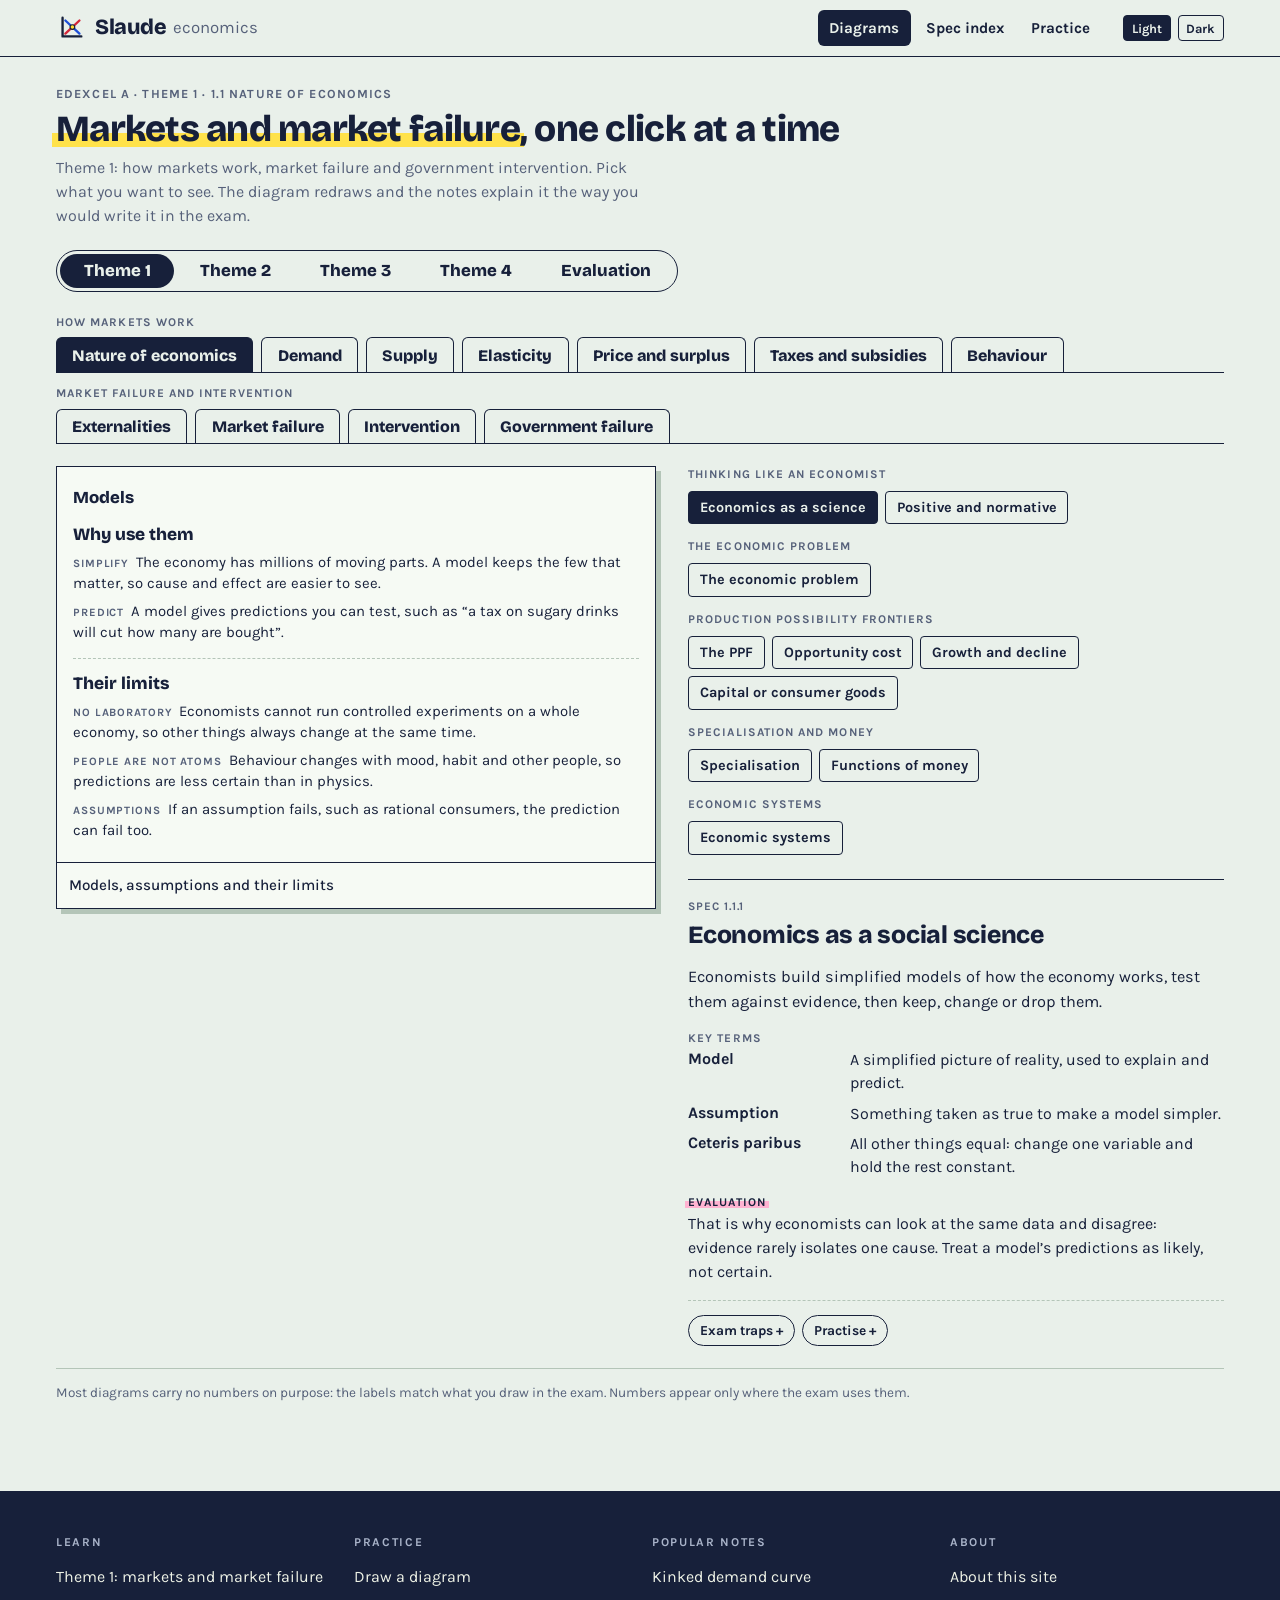
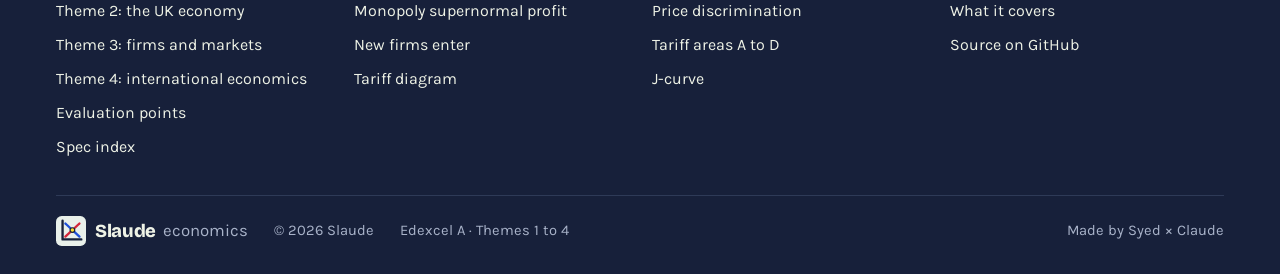
==== commit cf4b3c41: "Teacher's points: one font, MR below zero, economic loss, bigger price gap - One font throughout (Ka" ====
--- a/learn.html
+++ b/learn.html
@@ -13,9 +13,9 @@
 <link rel="icon" href="favicon.svg" type="image/svg+xml">
 <link rel="preconnect" href="https://fonts.googleapis.com">
 <link rel="preconnect" href="https://fonts.gstatic.com" crossorigin>
-<link rel="stylesheet" href="https://fonts.googleapis.com/css2?family=Bricolage+Grotesque:opsz,wght@12..96,600;12..96,800&family=Kalam:wght@400;700&family=Karla:wght@400;500;700&display=swap">
-<link rel="stylesheet" href="style.css?v=29">
-<link rel="stylesheet" href="site.css?v=29">
+<link rel="stylesheet" href="https://fonts.googleapis.com/css2?family=Bricolage+Grotesque:opsz,wght@12..96,600;12..96,800&family=Karla:wght@400;500;700&display=swap">
+<link rel="stylesheet" href="style.css?v=30">
+<link rel="stylesheet" href="site.css?v=30">
 <script>try{var m=localStorage.getItem('tof-theme');if(m==='light'||m==='dark')document.documentElement.setAttribute('data-theme',m);}catch(e){}</script>
 </head>
 <body class="learn">
@@ -39,15 +39,15 @@
 </header>
 <main class="page" id="main">
   <header>
-    <div class="eyebrow" id="eyebrow">Edexcel A &middot; Theme 3</div>
-    <h1><span id="h-topic">Firms and markets</span>, one click at a time</h1>
-    <p class="lede"><span id="lede-scope">Theme 3: growth, objectives, revenue, costs, profit and market structures.</span> Pick what you want to see. The diagram redraws and the notes explain it the way you would write it in the exam.</p>
+    <div class="eyebrow" id="eyebrow">Edexcel A &middot; Theme 1</div>
+    <h1><span id="h-topic">Markets and market failure</span>, one click at a time</h1>
+    <p class="lede"><span id="lede-scope">Theme 1: how markets work, market failure and government intervention.</span> Pick what you want to see. The diagram redraws and the notes explain it the way you would write it in the exam.</p>
   </header>
 
   <div class="sections" role="tablist" aria-label="Theme">
-    <button class="sec" role="tab" id="sec-t1" data-section="t1" type="button" aria-selected="false">Theme 1</button>
+    <button class="sec" role="tab" id="sec-t1" data-section="t1" type="button" aria-selected="true">Theme 1</button>
     <button class="sec" role="tab" id="sec-t2" data-section="t2" type="button" aria-selected="false">Theme 2</button>
-    <button class="sec" role="tab" id="sec-micro" data-section="micro" type="button" aria-selected="true">Theme 3</button>
+    <button class="sec" role="tab" id="sec-micro" data-section="micro" type="button" aria-selected="false">Theme 3</button>
     <button class="sec" role="tab" id="sec-macro" data-section="macro" type="button" aria-selected="false">Theme 4</button>
     <button class="sec" role="tab" id="sec-ev" data-section="ev" type="button" aria-selected="false">Evaluation</button>
   </div>
@@ -126,6 +126,6 @@
 </footer>
 <script src="site.js?v=28"></script>
 <script src="spec.js?v=29"></script>
-<script src="app.js?v=29"></script>
+<script src="app.js?v=30"></script>
 </body>
 </html>
--- a/style.css
+++ b/style.css
@@ -15,7 +15,7 @@
   --foot-bg:#17203A; --foot-fg:#EEF2E6; --foot-soft:#A9B3C9; --foot-line:#2E3A57; --heart:#E5484D;
   --font-display:"Bricolage Grotesque","Trebuchet MS",sans-serif;
   --font-body:"Karla","Segoe UI",system-ui,sans-serif;
-  --font-hand:"Kalam","Comic Sans MS","Segoe Print",cursive;
+  --font-hand:var(--font-body);   /* one font throughout (version 25): the handwriting font is gone */
 }
 @media (prefers-color-scheme: dark){
   :root:not([data-theme="light"]){
@@ -53,7 +53,7 @@
 .theme{display:flex;gap:7px}
 .credit{display:flex;flex-direction:column;align-items:flex-end;gap:3px;line-height:1;transform:rotate(-3deg);margin-right:6px}
 .credit-main{background:linear-gradient(transparent 34%,var(--swipe-b) 34% 94%,transparent 94%);padding:0 .35em;white-space:nowrap}
-.credit i{font-family:var(--font-hand);font-style:normal;font-size:1.05rem}
+.credit i{font-family:var(--font-hand);font-style:normal;font-size:.95rem}
 .credit b{font-family:var(--font-display);font-weight:800;font-size:1.45rem;letter-spacing:-.02em}
 .credit small{font-size:.66rem;font-weight:700;letter-spacing:.16em;text-transform:uppercase;color:var(--ink-soft);padding-right:.35em}
 .eyebrow{font-size:.78rem;font-weight:700;letter-spacing:.09em;text-transform:uppercase;color:var(--ink-soft)}
@@ -93,7 +93,7 @@
 #plot svg{display:block;width:100%;height:auto}
 .sheet-foot{display:flex;justify-content:space-between;align-items:center;gap:12px;flex-wrap:wrap;
   border-top:1.5px solid var(--ink);padding:8px 12px;min-height:46px}
-.showing{font-family:var(--font-hand);font-size:1.05rem;line-height:1.3}
+.showing{font-family:var(--font-hand);font-size:.95rem;font-weight:500;line-height:1.3}
 .replay{font:inherit;font-weight:700;font-size:.85rem;padding:.35em .8em;border:1.5px solid var(--ink);
   background:transparent;color:var(--ink);border-radius:4px;cursor:pointer}
 .replay:hover{background:var(--hover-bg);color:var(--hover-fg)}
@@ -148,7 +148,7 @@
 .pay{font-family:var(--font-display);font-weight:800;font-size:1.02rem;line-height:1.2;padding:2px 9px;border:2px solid transparent;border-radius:999px;white-space:nowrap}
 .pay.a{color:var(--pen-ar)} .pay.b{color:var(--pen-mc)}
 .pay.best{border-color:currentColor}
-.hint{font-family:var(--font-hand);font-size:1.02rem;line-height:1.35;margin:0}
+.hint{font-family:var(--font-hand);font-size:.95rem;line-height:1.4;margin:0}
 
 .cr-rows{display:flex;flex-direction:column;gap:7px}
 .cr-row{display:grid;grid-template-columns:4.6em 4.4em minmax(0,1fr);gap:10px;align-items:center}
@@ -181,7 +181,7 @@
 ul.plain.use b{font-family:var(--font-body);font-size:.88rem;line-height:1.35}
 @media (max-width:560px){ ul.plain.use li{grid-template-columns:minmax(0,1fr);gap:2px} }
 .model{border-left:4px solid var(--pen-ar);padding:2px 0 2px 14px}
-.model p:last-child{margin:0;font-family:var(--font-hand);font-size:1.08rem;line-height:1.45}
+.model p:last-child{margin:0;font-family:var(--font-hand);font-size:1rem;font-style:italic;line-height:1.5}
 
 /* text cards shown in the sheet (examples, consumer effects, notes-only topics) */
 .card-list{display:flex;flex-direction:column;gap:14px}
@@ -236,7 +236,7 @@
 ol.chain li{counter-increment:step;display:grid;grid-template-columns:1.7em minmax(0,1fr);gap:4px}
 ol.chain li::before{content:counter(step);font-family:var(--font-display);font-weight:800;font-size:1.05rem;line-height:1.4;color:var(--ink-soft)}
 ul.plain li{display:grid;grid-template-columns:5.2em minmax(0,1fr);gap:8px}
-ul.plain b{font-family:var(--font-hand);font-size:1.1rem;line-height:1.35}
+ul.plain b{font-family:var(--font-hand);font-size:.95rem;line-height:1.4}
 .k-ar{color:var(--pen-ar)} .k-mr{color:var(--pen-mr)} .k-mc{color:var(--pen-mc)} .k-ac{color:var(--pen-ac)}
 .compare{display:grid;grid-template-columns:repeat(4,minmax(0,1fr));border:1.5px solid var(--ink)}
 .compare div{padding:8px 10px;display:flex;flex-direction:column;gap:1px;min-width:0}
@@ -249,7 +249,7 @@
   .compare div:nth-child(n+3){border-top:1.5px solid var(--ink)}
 }
 .eval .label span{background:linear-gradient(transparent 40%,var(--swipe-b) 40% 95%,transparent 95%);padding:0 .25em;margin:0 -.25em;color:var(--ink)}
-.tip{font-family:var(--font-hand);font-size:1.12rem;line-height:1.4;color:var(--pen-mc);max-width:52ch}
+.tip{font-family:var(--font-hand);font-size:1rem;font-weight:500;line-height:1.45;color:var(--pen-mc);max-width:58ch}
 .page-note{font-size:.85rem;color:var(--ink-soft);border-top:1px solid var(--rule);padding-top:14px}
 @media (prefers-reduced-motion: reduce){.fade{animation:none}}
 
--- a/site.css
+++ b/site.css
@@ -15,7 +15,7 @@
 .brand{display:inline-flex;align-items:center;gap:9px;text-decoration:none;color:var(--ink);margin-right:auto}
 .brand img{width:30px;height:30px;display:block}
 .brand-name{font-family:var(--font-display);font-weight:800;font-size:1.35rem;letter-spacing:-.02em;line-height:1}
-.brand-sub{font-family:var(--font-hand);font-size:1.05rem;line-height:1;color:var(--ink-soft);transform:rotate(-3deg);margin-left:-2px}
+.brand-sub{font-family:var(--font-hand);font-size:1.05rem;line-height:1;color:var(--ink-soft);margin-left:-2px}
 .site-nav{display:flex;gap:4px;align-items:center}
 .site-nav a{font-weight:700;font-size:.95rem;text-decoration:none;padding:.45em .75em;border-radius:6px;color:var(--ink)}
 .site-nav a:hover{background:var(--hover-bg);color:var(--hover-fg)}
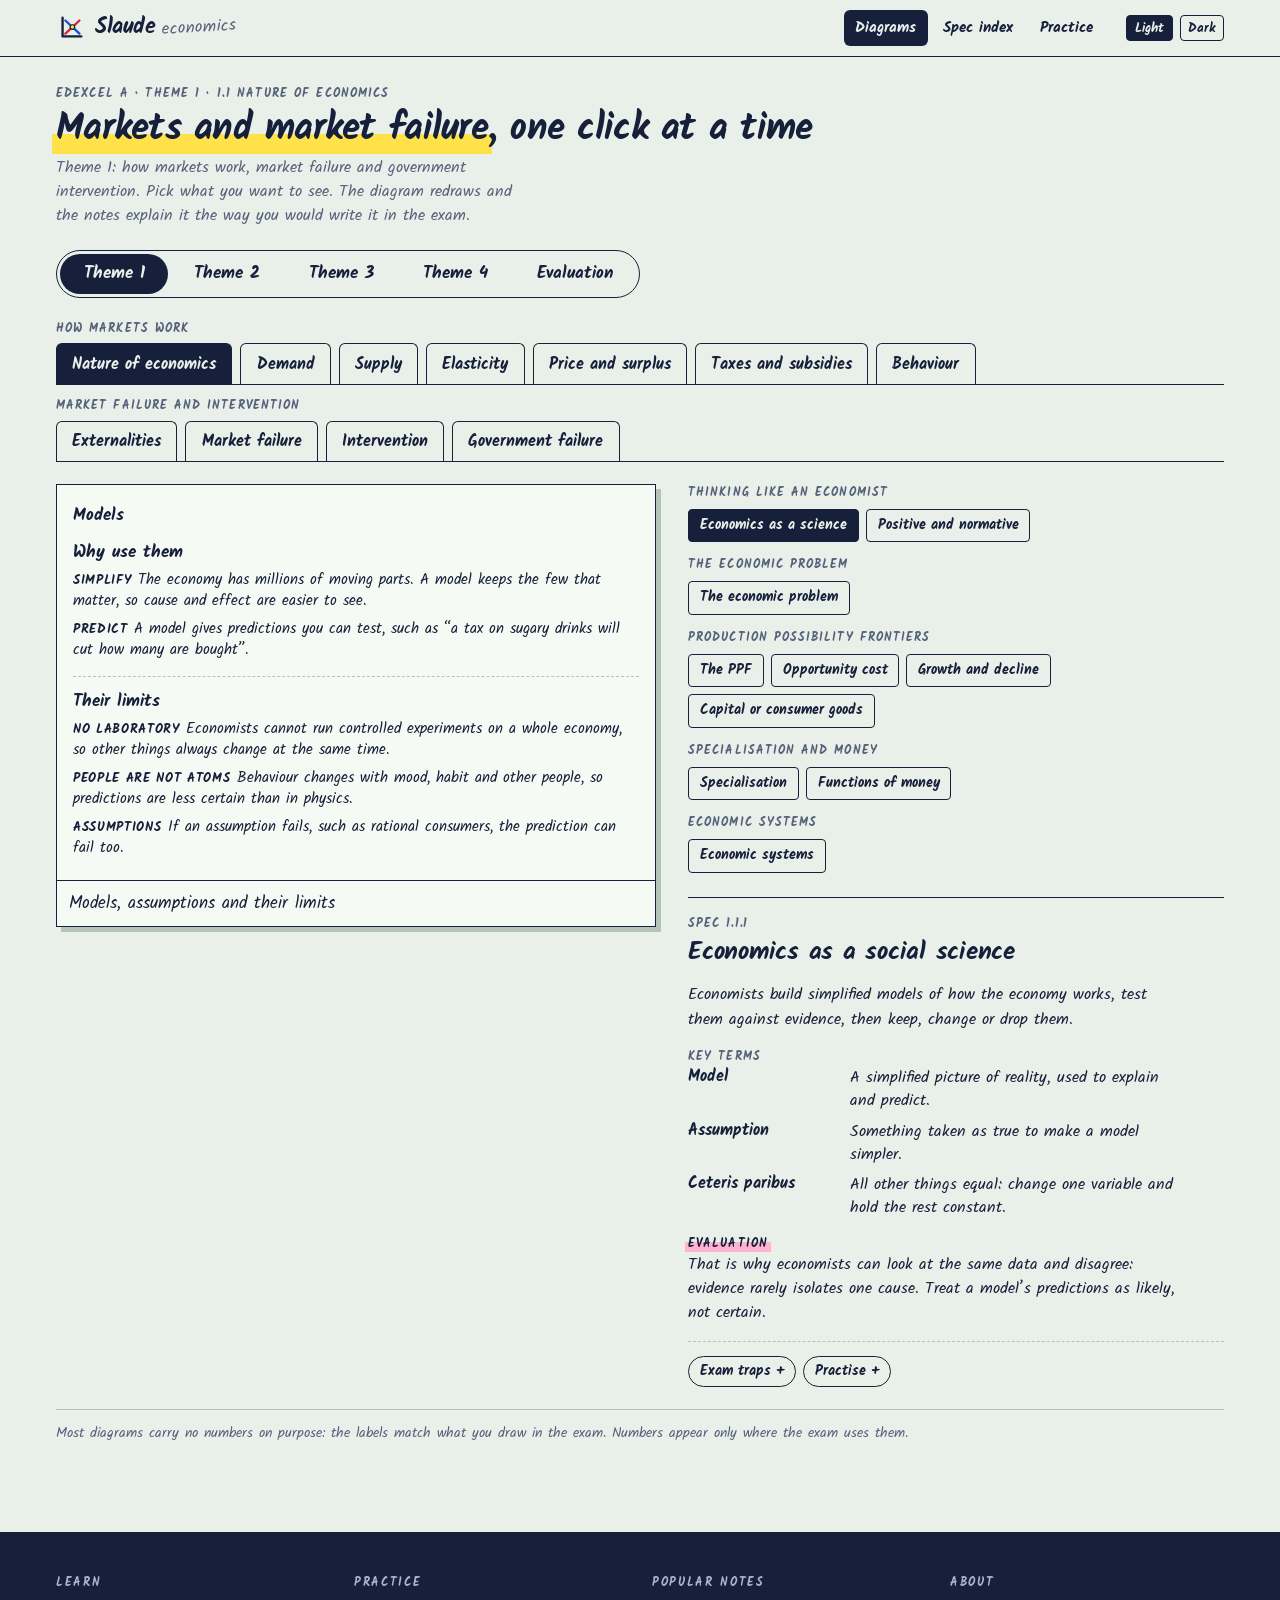
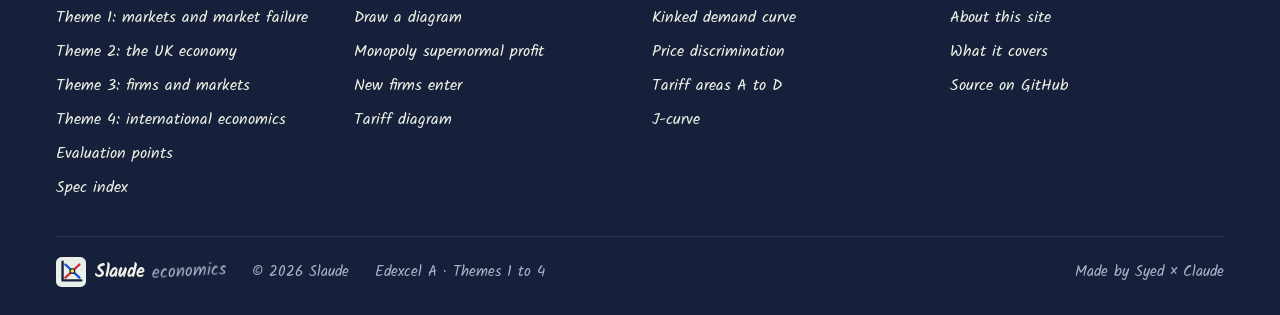
==== commit 3cc83d76: "One font: the handwriting font everywhere, bolder card labels - Kalam for everything: headings, note" ====
--- a/learn.html
+++ b/learn.html
@@ -13,9 +13,9 @@
 <link rel="icon" href="favicon.svg" type="image/svg+xml">
 <link rel="preconnect" href="https://fonts.googleapis.com">
 <link rel="preconnect" href="https://fonts.gstatic.com" crossorigin>
-<link rel="stylesheet" href="https://fonts.googleapis.com/css2?family=Bricolage+Grotesque:opsz,wght@12..96,600;12..96,800&family=Karla:wght@400;500;700&display=swap">
-<link rel="stylesheet" href="style.css?v=30">
-<link rel="stylesheet" href="site.css?v=30">
+<link rel="stylesheet" href="https://fonts.googleapis.com/css2?family=Kalam:wght@300;400;700&display=swap">
+<link rel="stylesheet" href="style.css?v=31">
+<link rel="stylesheet" href="site.css?v=31">
 <script>try{var m=localStorage.getItem('tof-theme');if(m==='light'||m==='dark')document.documentElement.setAttribute('data-theme',m);}catch(e){}</script>
 </head>
 <body class="learn">
@@ -126,6 +126,6 @@
 </footer>
 <script src="site.js?v=28"></script>
 <script src="spec.js?v=29"></script>
-<script src="app.js?v=30"></script>
+<script src="app.js?v=31"></script>
 </body>
 </html>
--- a/style.css
+++ b/style.css
@@ -13,9 +13,10 @@
   --swipe-a:#FFE24A; --swipe-b:#FFB3D1;
   --hover-bg:#FFE24A; --hover-fg:#17203A;
   --foot-bg:#17203A; --foot-fg:#EEF2E6; --foot-soft:#A9B3C9; --foot-line:#2E3A57; --heart:#E5484D;
-  --font-display:"Bricolage Grotesque","Trebuchet MS",sans-serif;
-  --font-body:"Karla","Segoe UI",system-ui,sans-serif;
-  --font-hand:var(--font-body);   /* one font throughout (version 25): the handwriting font is gone */
+  /* one font throughout (version 26): the handwriting font, Kalam, for everything */
+  --font-hand:"Kalam","Comic Sans MS","Segoe Print",cursive;
+  --font-body:var(--font-hand);
+  --font-display:var(--font-hand);
 }
 @media (prefers-color-scheme: dark){
   :root:not([data-theme="light"]){
@@ -53,7 +54,7 @@
 .theme{display:flex;gap:7px}
 .credit{display:flex;flex-direction:column;align-items:flex-end;gap:3px;line-height:1;transform:rotate(-3deg);margin-right:6px}
 .credit-main{background:linear-gradient(transparent 34%,var(--swipe-b) 34% 94%,transparent 94%);padding:0 .35em;white-space:nowrap}
-.credit i{font-family:var(--font-hand);font-style:normal;font-size:.95rem}
+.credit i{font-family:var(--font-hand);font-style:normal;font-size:1.05rem}
 .credit b{font-family:var(--font-display);font-weight:800;font-size:1.45rem;letter-spacing:-.02em}
 .credit small{font-size:.66rem;font-weight:700;letter-spacing:.16em;text-transform:uppercase;color:var(--ink-soft);padding-right:.35em}
 .eyebrow{font-size:.78rem;font-weight:700;letter-spacing:.09em;text-transform:uppercase;color:var(--ink-soft)}
@@ -93,7 +94,7 @@
 #plot svg{display:block;width:100%;height:auto}
 .sheet-foot{display:flex;justify-content:space-between;align-items:center;gap:12px;flex-wrap:wrap;
   border-top:1.5px solid var(--ink);padding:8px 12px;min-height:46px}
-.showing{font-family:var(--font-hand);font-size:.95rem;font-weight:500;line-height:1.3}
+.showing{font-family:var(--font-hand);font-size:1.05rem;line-height:1.3}
 .replay{font:inherit;font-weight:700;font-size:.85rem;padding:.35em .8em;border:1.5px solid var(--ink);
   background:transparent;color:var(--ink);border-radius:4px;cursor:pointer}
 .replay:hover{background:var(--hover-bg);color:var(--hover-fg)}
@@ -148,7 +149,7 @@
 .pay{font-family:var(--font-display);font-weight:800;font-size:1.02rem;line-height:1.2;padding:2px 9px;border:2px solid transparent;border-radius:999px;white-space:nowrap}
 .pay.a{color:var(--pen-ar)} .pay.b{color:var(--pen-mc)}
 .pay.best{border-color:currentColor}
-.hint{font-family:var(--font-hand);font-size:.95rem;line-height:1.4;margin:0}
+.hint{font-family:var(--font-hand);font-size:1.02rem;line-height:1.35;margin:0}
 
 .cr-rows{display:flex;flex-direction:column;gap:7px}
 .cr-row{display:grid;grid-template-columns:4.6em 4.4em minmax(0,1fr);gap:10px;align-items:center}
@@ -181,7 +182,7 @@
 ul.plain.use b{font-family:var(--font-body);font-size:.88rem;line-height:1.35}
 @media (max-width:560px){ ul.plain.use li{grid-template-columns:minmax(0,1fr);gap:2px} }
 .model{border-left:4px solid var(--pen-ar);padding:2px 0 2px 14px}
-.model p:last-child{margin:0;font-family:var(--font-hand);font-size:1rem;font-style:italic;line-height:1.5}
+.model p:last-child{margin:0;font-family:var(--font-hand);font-size:1.08rem;line-height:1.45}
 
 /* text cards shown in the sheet (examples, consumer effects, notes-only topics) */
 .card-list{display:flex;flex-direction:column;gap:14px}
@@ -189,7 +190,7 @@
 .ex:last-child{border-bottom:0;padding-bottom:0}
 .ex h4{margin:0;font-family:var(--font-display);font-weight:800;font-size:1.08rem;line-height:1.25;display:flex;flex-wrap:wrap;gap:8px;align-items:center}
 .ex p{margin:0;font-size:.93rem;line-height:1.45}
-.ex b.k{font-size:.7rem;font-weight:700;letter-spacing:.08em;text-transform:uppercase;color:var(--ink-soft);margin-right:.6em}
+.ex b.k{font-size:.84rem;font-weight:700;letter-spacing:.05em;text-transform:uppercase;color:var(--ink);margin-right:.5em}   /* card labels (Why it fits...): bold, full ink and near text size, so they read as headings (version 26) */
 .chipv{font-family:var(--font-body);font-weight:700;font-size:.78rem;line-height:1.3;padding:.12em .55em;border:1.5px solid var(--ink);border-radius:4px;white-space:nowrap}
 .chipv.yes{background:var(--swipe-a)} .chipv.no{background:var(--swipe-b)}
 .chips-v{display:flex;flex-wrap:wrap;gap:5px}
@@ -236,7 +237,7 @@
 ol.chain li{counter-increment:step;display:grid;grid-template-columns:1.7em minmax(0,1fr);gap:4px}
 ol.chain li::before{content:counter(step);font-family:var(--font-display);font-weight:800;font-size:1.05rem;line-height:1.4;color:var(--ink-soft)}
 ul.plain li{display:grid;grid-template-columns:5.2em minmax(0,1fr);gap:8px}
-ul.plain b{font-family:var(--font-hand);font-size:.95rem;line-height:1.4}
+ul.plain b{font-family:var(--font-hand);font-size:1.1rem;line-height:1.35}
 .k-ar{color:var(--pen-ar)} .k-mr{color:var(--pen-mr)} .k-mc{color:var(--pen-mc)} .k-ac{color:var(--pen-ac)}
 .compare{display:grid;grid-template-columns:repeat(4,minmax(0,1fr));border:1.5px solid var(--ink)}
 .compare div{padding:8px 10px;display:flex;flex-direction:column;gap:1px;min-width:0}
@@ -249,7 +250,7 @@
   .compare div:nth-child(n+3){border-top:1.5px solid var(--ink)}
 }
 .eval .label span{background:linear-gradient(transparent 40%,var(--swipe-b) 40% 95%,transparent 95%);padding:0 .25em;margin:0 -.25em;color:var(--ink)}
-.tip{font-family:var(--font-hand);font-size:1rem;font-weight:500;line-height:1.45;color:var(--pen-mc);max-width:58ch}
+.tip{font-family:var(--font-hand);font-size:1.12rem;line-height:1.4;color:var(--pen-mc);max-width:52ch}
 .page-note{font-size:.85rem;color:var(--ink-soft);border-top:1px solid var(--rule);padding-top:14px}
 @media (prefers-reduced-motion: reduce){.fade{animation:none}}
 
--- a/site.css
+++ b/site.css
@@ -15,7 +15,7 @@
 .brand{display:inline-flex;align-items:center;gap:9px;text-decoration:none;color:var(--ink);margin-right:auto}
 .brand img{width:30px;height:30px;display:block}
 .brand-name{font-family:var(--font-display);font-weight:800;font-size:1.35rem;letter-spacing:-.02em;line-height:1}
-.brand-sub{font-family:var(--font-hand);font-size:1.05rem;line-height:1;color:var(--ink-soft);margin-left:-2px}
+.brand-sub{font-family:var(--font-hand);font-size:1.05rem;line-height:1;color:var(--ink-soft);transform:rotate(-3deg);margin-left:-2px}
 .site-nav{display:flex;gap:4px;align-items:center}
 .site-nav a{font-weight:700;font-size:.95rem;text-decoration:none;padding:.45em .75em;border-radius:6px;color:var(--ink)}
 .site-nav a:hover{background:var(--hover-bg);color:var(--hover-fg)}
